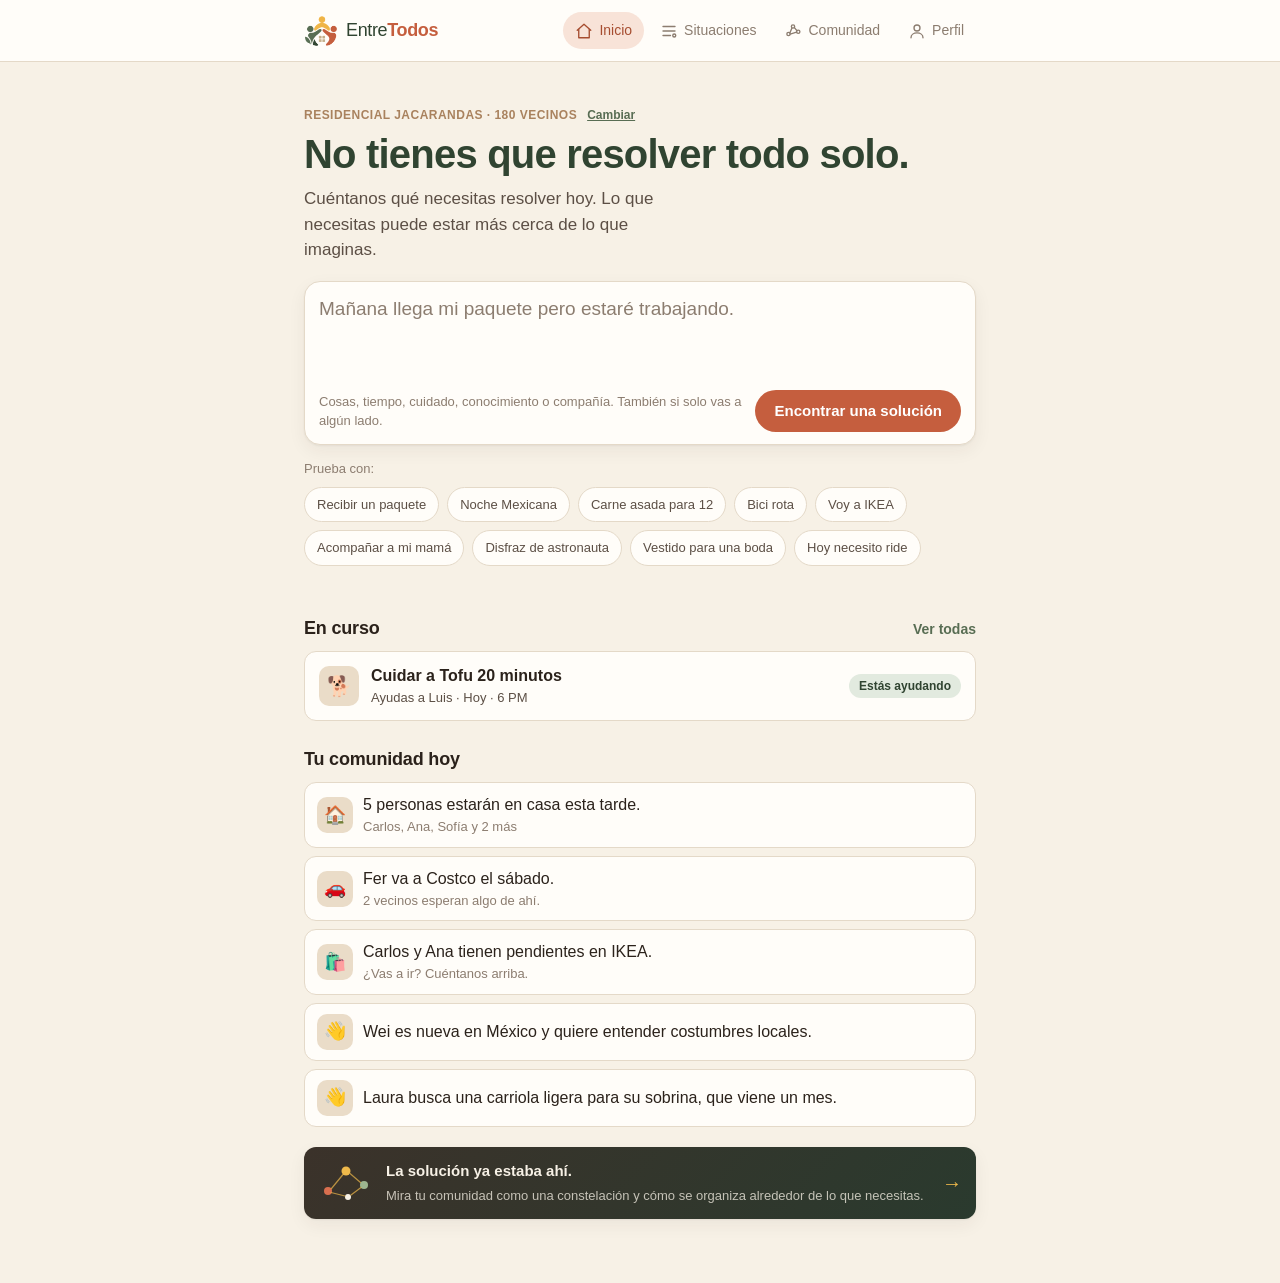
==== index.html @ 9324ea55 "Replanteamiento del MVP: Situación → Solución, Community Simulation Layer y círculos de confianza Es" ====
<!DOCTYPE html>
<html lang="es">
<head>
  <meta charset="utf-8">
  <meta name="viewport" content="width=device-width, initial-scale=1">
  <title>Entre Todos</title>
  <meta name="description" content="Dinos qué necesitas resolver. Encontramos quién o qué cerca puede ayudarte.">
  <meta name="theme-color" content="#F7F1E6">
  <link rel="icon" href="assets/entre-todos-assets/app-icon-96.webp" type="image/webp">
  <link rel="apple-touch-icon" href="assets/entre-todos-assets/app-icon-192.webp">
  <link rel="stylesheet" href="css/styles.css">
  <link rel="stylesheet" href="css/location.css">
  <link rel="stylesheet" href="css/constellation.css">
</head>
<body>
  <a class="skip-link" href="#app">Saltar al contenido</a>

  <header class="topbar">
    <div class="topbar__inner">
      <a class="brand" href="#/" aria-label="Entre Todos, inicio">
        <img class="brand__logo" src="assets/entre-todos-assets/entre-todos-symbol.webp" alt="" width="34" height="34">
        <span class="brand__name">Entre<strong>Todos</strong></span>
      </a>
      <nav class="nav" aria-label="Principal">
        <a class="nav__link" href="#/" data-nav="/">
          <svg viewBox="0 0 24 24" aria-hidden="true"><path d="M3 11 12 3l9 8"/><path d="M5 10v11h14V10"/></svg>
          <span>Inicio</span>
        </a>
        <a class="nav__link" href="#/situations" data-nav="/situations">
          <svg viewBox="0 0 24 24" aria-hidden="true"><path d="M4 6h16"/><path d="M4 12h16"/><path d="M4 18h10"/><circle cx="19" cy="18" r="2"/></svg>
          <span>Situaciones</span>
        </a>
        <a class="nav__link" href="#/constellation" data-nav="/constellation">
          <svg viewBox="0 0 24 24" aria-hidden="true"><circle cx="6" cy="16" r="2.2"/><circle cx="12" cy="6" r="2.2"/><circle cx="19" cy="13" r="2.2"/><path d="M7.8 14.6 10.6 8"/><path d="M13.9 7.4 17.2 11.6"/><path d="M8.2 16.2 16.8 13.6"/></svg>
          <span>Comunidad</span>
        </a>
        <a class="nav__link" href="#/me" data-nav="/me">
          <svg viewBox="0 0 24 24" aria-hidden="true"><circle cx="12" cy="8" r="4"/><path d="M4 21c0-4 3.6-6.5 8-6.5s8 2.5 8 6.5"/></svg>
          <span>Perfil</span>
        </a>
      </nav>
    </div>
  </header>

  <main id="app" class="app" tabindex="-1"></main>

  <dialog id="dialog" class="dialog"></dialog>
  <div id="toast" class="toast" role="status" aria-live="polite"></div>

  <script src="js/data.js"></script>
  <script src="js/communities/jacarandas.js"></script>
  <script src="js/communities/los-pinos.js"></script>
  <script src="js/communities/gracia.js"></script>
  <script src="js/location-service.js"></script>
  <script src="js/matching.js"></script>
  <script src="js/location-seed.js"></script>
  <script src="js/state.js"></script>
  <script src="js/verification.js"></script>
  <script src="js/trust.js"></script>
  <script src="js/resolver.js"></script>
  <script src="js/ui.js"></script>
  <script src="js/location-ui.js"></script>
  <script src="js/router.js"></script>
  <script src="js/views.js"></script>
  <script src="js/constellation.js"></script>
  <script src="js/simple-mode.js"></script>
  <script src="js/app.js"></script>
</body>
</html>
---- css/styles.css ----
/* ==========================================================================
   Entre Todos — estilos
   Paleta: crema, tierra, terracota, verde natural, amarillo cálido.
   Mobile-first. Contenedor central en desktop.
   ========================================================================== */

:root {
  --cream: #F7F1E6;
  --cream-2: #EADCC8;
  --paper: #FFFDF9;
  --ink: #2B221B;
  --ink-2: #5C4F45;
  --ink-3: #8C7D70;
  --line: #E4D9C8;
  --terracota: #C55E3E;
  --terracota-dark: #A64D30;
  --terracota-soft: #F8E3D8;
  --verde: #586D53;
  --verde-dark: #304431;
  --verde-soft: #E2EADF;
  --amarillo: #EFB94B;
  --amarillo-soft: #FBEFD1;
  --tierra: #A9825E;

  --radius: 12px;
  --radius-s: 8px;
  --radius-pill: 999px;
  --shadow: 0 1px 2px rgba(43, 34, 27, .05), 0 6px 18px rgba(43, 34, 27, .06);
  --font: -apple-system, BlinkMacSystemFont, "Segoe UI", Roboto, "Helvetica Neue", Arial, sans-serif;
  --nav-h: 64px;
  --ease: cubic-bezier(.2, .7, .2, 1);
}

*, *::before, *::after { box-sizing: border-box; }

html { -webkit-text-size-adjust: 100%; }

body {
  margin: 0;
  font-family: var(--font);
  font-size: 16px;
  line-height: 1.5;
  color: var(--ink);
  background: var(--cream);
  min-height: 100vh;
}

h1, h2, h3 { margin: 0; line-height: 1.2; letter-spacing: -0.01em; }
p { margin: 0; }
ul { margin: 0; padding: 0; list-style: none; }
button, input, select, textarea { font: inherit; color: inherit; }
button { cursor: pointer; }
a { color: var(--verde); }
svg { display: block; }

.sr-only {
  position: absolute; width: 1px; height: 1px; padding: 0; margin: -1px;
  overflow: hidden; clip: rect(0, 0, 0, 0); white-space: nowrap; border: 0;
}

:focus-visible {
  outline: 3px solid var(--amarillo);
  outline-offset: 2px;
  border-radius: 6px;
}

.skip-link {
  position: absolute; left: 12px; top: -60px; z-index: 100;
  padding: 8px 12px; background: var(--verde); color: #fff; border-radius: var(--radius-s);
}
.skip-link:focus { top: 12px; }

/* ---------- Topbar / nav ---------- */
.topbar {
  background: var(--paper);
  border-bottom: 1px solid var(--line);
  position: sticky; top: 0; z-index: 20;
}
.topbar__inner {
  max-width: 720px; margin: 0 auto; padding: 10px 16px;
  display: flex; align-items: center; justify-content: space-between; gap: 16px;
}
.brand { display: inline-flex; align-items: center; gap: 8px; text-decoration: none; color: var(--verde-dark); }
.brand__logo { width: 34px; height: 34px; object-fit: contain; }
.brand__name { font-size: 18px; font-weight: 500; letter-spacing: -0.02em; }
.brand__name strong { color: var(--terracota); font-weight: 700; }

.nav {
  position: fixed; left: 0; right: 0; bottom: 0; z-index: 30;
  display: grid; grid-template-columns: repeat(4, 1fr);
  height: var(--nav-h);
  background: var(--paper);
  border-top: 1px solid var(--line);
  padding-bottom: env(safe-area-inset-bottom);
}
.nav__link {
  display: flex; flex-direction: column; align-items: center; justify-content: center; gap: 3px;
  text-decoration: none; color: var(--ink-3); font-size: 11px; font-weight: 500;
  padding: 6px 2px;
}
.nav__link svg { width: 22px; height: 22px; fill: none; stroke: currentColor; stroke-width: 1.8; stroke-linecap: round; stroke-linejoin: round; }
.nav__link.is-active { color: var(--terracota); }
.nav__link:focus-visible { outline-offset: -3px; }

/* ---------- Layout ---------- */
.app {
  max-width: 720px; margin: 0 auto;
  padding: 20px 16px calc(var(--nav-h) + 32px);
}
.app:focus, h1[tabindex="-1"]:focus { outline: none; }

.page__title { font-size: 26px; font-weight: 700; margin-bottom: 4px; }
.page__sub { color: var(--ink-2); margin-bottom: 16px; }
.section__title { font-size: 18px; font-weight: 600; margin: 24px 0 12px; }
.eyebrow { font-size: 12px; font-weight: 600; letter-spacing: .04em; text-transform: uppercase; color: var(--tierra); margin-bottom: 6px; }
.muted { color: var(--ink-3); }
.small { font-size: 13px; }
.back { display: inline-block; text-decoration: none; font-size: 14px; color: var(--ink-2); margin-bottom: 12px; }
.back:hover { color: var(--terracota); }

.card {
  background: var(--paper); border: 1px solid var(--line); border-radius: var(--radius);
  padding: 16px; margin-top: 16px;
}
.card__title { font-size: 17px; font-weight: 600; margin-bottom: 10px; }

/* ---------- Botones ---------- */
.btn {
  display: inline-flex; align-items: center; justify-content: center; gap: 6px;
  padding: 11px 18px; border-radius: var(--radius-pill); border: 1px solid transparent;
  font-weight: 600; font-size: 15px; text-decoration: none; line-height: 1.2;
  transition: transform .12s var(--ease), background-color .15s, box-shadow .15s;
  white-space: nowrap;
}
.btn:active { transform: scale(.97); }
.btn--primary { background: var(--terracota); color: #fff; }
.btn--primary:hover { background: var(--terracota-dark); }
.btn--secondary { background: var(--verde-soft); color: var(--verde-dark); }
.btn--secondary:hover { background: #d3dfcf; }
.btn--ghost { background: transparent; color: var(--ink-2); border-color: var(--line); }
.btn--ghost:hover { background: var(--cream-2); }
.btn--sm { padding: 8px 14px; font-size: 14px; }
.btn-row { display: flex; flex-wrap: wrap; gap: 8px; margin-top: 12px; }
.btn-row--end { justify-content: flex-end; }

/* ---------- Chips ---------- */
.chip {
  display: inline-flex; align-items: center; gap: 4px;
  padding: 3px 10px; border-radius: var(--radius-pill); font-size: 12px; font-weight: 600;
}
.chip--wait { background: var(--amarillo-soft); color: #7A5A0E; }
.chip--ok { background: var(--verde-soft); color: var(--verde-dark); }
.chip--done { background: var(--cream-2); color: var(--ink-2); }
.check { color: var(--verde); font-weight: 700; }

.chip-btn {
  display: inline-flex; align-items: center; gap: 6px;
  padding: 7px 12px; border-radius: var(--radius-pill);
  border: 1px solid var(--line); background: var(--paper); color: var(--ink-2);
  font-size: 13px; font-weight: 500; cursor: pointer;
  transition: background-color .15s, border-color .15s, color .15s;
}
.chip-btn:hover { border-color: var(--tierra); color: var(--ink); }

/* ---------- Hero / formulario principal ---------- */
.hero { padding-top: 8px; }
.hero__title { font-size: 32px; font-weight: 700; letter-spacing: -0.02em; color: var(--verde-dark); }
.hero__sub { font-size: 17px; color: var(--ink-2); margin: 8px 0 18px; max-width: 38ch; }

.need-form {
  background: var(--paper); border: 1.5px solid var(--line); border-radius: 16px;
  padding: 14px 14px 12px; box-shadow: var(--shadow);
  transition: border-color .15s, box-shadow .15s;
}
.need-form:focus-within { border-color: var(--terracota); box-shadow: 0 0 0 4px var(--terracota-soft); }
.need-form__label { display: block; font-size: 13px; font-weight: 600; color: var(--tierra); margin-bottom: 6px; }
.need-form textarea {
  width: 100%; border: 0; background: transparent; resize: none; padding: 0;
  font-size: 19px; line-height: 1.4; min-height: 72px;
}
.need-form textarea:focus { outline: none; }
.need-form textarea::placeholder { color: var(--ink-3); }
.need-form__foot { display: flex; align-items: center; justify-content: space-between; gap: 12px; margin-top: 8px; }
.need-form__hint { font-size: 13px; color: var(--ink-3); }

.examples { margin-top: 14px; display: flex; flex-direction: column; gap: 8px; }
.examples__label { font-size: 13px; color: var(--ink-3); }
.examples__list { display: flex; flex-wrap: wrap; gap: 8px; }

/* ---------- Impacto ---------- */
.impact {
  margin-top: 28px; padding: 18px 16px; border-radius: var(--radius);
  background: var(--verde-dark); color: #fff;
}
.impact__title { font-size: 16px; font-weight: 600; margin-bottom: 12px; color: #F3EBD8; }
.impact__grid { display: grid; grid-template-columns: repeat(2, 1fr); gap: 10px 14px; }
.impact__item { display: flex; flex-direction: column; }
.impact__item strong { font-size: 24px; font-weight: 700; line-height: 1.1; color: var(--amarillo); }
.impact__item span { font-size: 13px; color: #E1E8DC; }

/* ---------- Situación ---------- */
.page__title--quote { font-size: 20px; font-weight: 600; color: var(--ink-2); font-style: italic; letter-spacing: 0; margin-bottom: 8px; }

.thinking {
  display: flex; align-items: center; gap: 12px; padding: 28px 4px; color: var(--ink-2); font-size: 16px;
}
.thinking__dots { display: inline-flex; gap: 4px; }
.thinking__dots i {
  width: 8px; height: 8px; border-radius: 50%; background: var(--terracota);
  animation: bounce 1s infinite var(--ease);
}
.thinking__dots i:nth-child(2) { animation-delay: .15s; background: var(--amarillo); }
.thinking__dots i:nth-child(3) { animation-delay: .3s; background: var(--verde); }
.thinking__text--in { animation: rise .3s var(--ease) both; }

.understood { animation: rise .35s var(--ease) both; }
.card__label { font-size: 12px; font-weight: 600; letter-spacing: .04em; text-transform: uppercase; color: var(--tierra); margin-bottom: 6px; }
.understood__text { font-size: 17px; line-height: 1.45; }

/* Necesidades detectadas */
.needs { margin-top: 20px; }
.needs__list { display: flex; flex-wrap: wrap; gap: 6px; margin-bottom: 8px; }
.need { list-style: none; }
.need__toggle {
  display: inline-flex; align-items: center; gap: 8px; text-align: left;
  padding: 6px 10px 6px 6px; border-radius: var(--radius-pill); border: 1px solid var(--line); background: var(--paper);
  font-size: 14px; transition: background-color .15s, border-color .15s;
}
.need__toggle:hover { border-color: var(--tierra); }
.need__box {
  width: 20px; height: 20px; border-radius: 50%; display: grid; place-items: center; flex-shrink: 0;
  background: var(--verde); color: #fff; font-size: 12px; font-weight: 700;
}
.need--off .need__box { background: transparent; border: 1.5px solid var(--line); }
.need__label { font-weight: 500; }
.need--off .need__label { color: var(--ink-3); text-decoration: line-through; }

/* El momento: titular de la solución */
.solution { margin-top: 24px; }
.wow {
  font-size: 24px; font-weight: 700; line-height: 1.25; letter-spacing: -0.02em; color: var(--verde-dark);
  margin-bottom: 14px; max-width: 30ch; animation: rise .4s var(--ease) both;
}
.section__sub { font-size: 14px; font-weight: 600; color: var(--ink-2); margin: 18px 0 8px; }
.solution__strategy { font-size: 14px; color: var(--ink-2); margin-bottom: 10px; }
.linkish { background: none; border: 0; padding: 0; color: var(--verde); font-weight: 600; text-decoration: underline; cursor: pointer; }

/* Estrategias alternativas */
.strategies { display: grid; gap: 10px; }
.strategy {
  background: var(--paper); border: 1px solid var(--line); border-radius: var(--radius); padding: 14px 16px;
  display: grid; gap: 6px;
}
.strategy__title { font-size: 17px; font-weight: 600; }
.strategy__sub { color: var(--ink-2); font-size: 14px; }
.strategy__who { display: flex; align-items: center; gap: 6px; font-size: 14px; color: var(--ink-2); }
.strategy__who .avatar--xs { margin-right: -8px; box-shadow: 0 0 0 2px var(--paper); }
.strategy__who .avatar--xs:last-of-type { margin-right: 4px; }
.strategy .btn { justify-self: start; margin-top: 4px; }

/* Pasos de la solución: persona + necesidad + por qué */
.steps { display: grid; gap: 10px; }
.step {
  display: grid; grid-template-columns: 48px 1fr; gap: 12px; align-items: start;
  background: var(--paper); border: 1px solid var(--line); border-radius: var(--radius); padding: 14px;
}
.step__need { font-size: 12px; font-weight: 600; letter-spacing: .03em; text-transform: uppercase; color: var(--tierra); }
.step__name { font-size: 17px; font-weight: 600; margin-top: 2px; }
.step__meta { font-size: 13px; font-weight: 400; color: var(--ink-3); }
.step__because { margin-top: 4px; color: var(--ink-2); }
.trust-line { margin-top: 6px; font-size: 13px; color: var(--verde-dark); }
.step__alt { margin-top: 4px; font-size: 13px; color: var(--ink-3); }
.step__cta { margin-top: 10px; }
.gaps { display: grid; gap: 6px; }
.gap { display: flex; gap: 8px; align-items: center; padding: 8px 12px; border: 1px dashed var(--line); border-radius: var(--radius-s); color: var(--ink-2); font-size: 14px; }
.solution__cta { margin-top: 18px; display: grid; gap: 8px; justify-items: start; }

/* Progreso de las conexiones */
.progress { margin-top: 20px; }
.conns { display: grid; gap: 8px; margin-bottom: 14px; }
.conn {
  display: grid; grid-template-columns: 40px 1fr auto auto; gap: 10px; align-items: center;
  background: var(--paper); border: 1px solid var(--line); border-radius: var(--radius); padding: 10px 14px;
}
.conn__name { font-weight: 600; }
.conn__what { font-size: 13px; color: var(--ink-2); }
.learned { display: grid; gap: 6px; font-size: 14px; color: var(--ink-2); }
.learned li { display: flex; gap: 8px; align-items: flex-start; }

/* Oportunidad */
.opportunity .wow { color: #7A5A0E; }
.card.opportunity { border-color: #E8C979; background: #FFF8E6; }
.card.opportunity .wow { margin-bottom: 8px; }
.card.opportunity .btn { margin-top: 12px; }

.avatar {
  display: inline-grid; place-items: center; border-radius: 50%; font-weight: 700; color: #fff; flex-shrink: 0;
  width: 40px; height: 40px; font-size: 15px;
}
.avatar--xs { width: 20px; height: 20px; font-size: 10px; vertical-align: -5px; }
.avatar--sm { width: 28px; height: 28px; font-size: 12px; vertical-align: middle; }
.avatar--lg { width: 48px; height: 48px; font-size: 18px; }
.avatar--xl { width: 76px; height: 76px; font-size: 30px; }
.tone-1 { background: var(--terracota); }
.tone-2 { background: var(--verde-dark); }
.tone-3 { background: #C98A2E; }
.tone-4 { background: var(--tierra); }
.tone-5 { background: #6F7F6C; }

/* Estado de la solicitud */
.status {
  display: grid; grid-template-columns: 48px 1fr; gap: 12px; align-items: start;
  margin-top: 16px; padding: 16px; border-radius: var(--radius);
  background: var(--paper); border: 1px solid var(--line);
  animation: rise .35s var(--ease) both;
}
.status__title { font-size: 19px; font-weight: 700; }
.status__text { margin-top: 4px; color: var(--ink-2); }
.status__message {
  margin: 10px 0 0; padding: 10px 12px; border-left: 3px solid var(--amarillo);
  background: var(--amarillo-soft); border-radius: 0 var(--radius-s) var(--radius-s) 0; font-size: 14px;
}
.status__when { margin-top: 4px; font-size: 14px; font-weight: 600; color: var(--verde-dark); }
.status .btn { margin-top: 12px; }
.status--done { border-color: var(--verde-soft); grid-template-columns: 64px 1fr; }

.pulse {
  display: inline-block; width: 9px; height: 9px; border-radius: 50%; background: var(--amarillo);
  animation: pulse 1.4s infinite ease-in-out;
}
.waiting { font-size: 13px; color: var(--ink-2); display: inline-flex; align-items: center; gap: 6px; }

.success { width: 64px; height: 64px; }
.success__circle { fill: var(--verde-soft); stroke: var(--verde); stroke-width: 2.5; }
.success__check {
  fill: none; stroke: var(--verde); stroke-width: 4; stroke-linecap: round; stroke-linejoin: round;
  stroke-dasharray: 40; stroke-dashoffset: 40; animation: draw .5s .15s var(--ease) forwards;
}

/* ---------- Empty state ---------- */
.empty { text-align: center; padding: 32px 16px; margin-top: 16px; background: var(--paper); border: 1px dashed var(--line); border-radius: var(--radius); }
.empty__art { width: 96px; height: 64px; margin: 0 auto 12px; }
.empty__title { font-size: 18px; font-weight: 600; }
.empty__text { color: var(--ink-2); margin: 6px auto 14px; max-width: 36ch; }
.empty__ok { color: var(--verde-dark); font-weight: 500; }

/* ---------- Inicio: tu comunidad hoy ---------- */
.today { margin-top: 28px; }
.today__head { display: flex; align-items: baseline; justify-content: space-between; gap: 12px; }
.today__link { font-size: 14px; font-weight: 600; text-decoration: none; }
.signals { display: grid; gap: 8px; }
.signal__btn {
  display: grid; grid-template-columns: 36px 1fr; gap: 10px; align-items: center; width: 100%; text-align: left;
  padding: 10px 12px; border-radius: var(--radius); border: 1px solid var(--line); background: var(--paper);
  transition: border-color .15s;
}
button.signal__btn:hover { border-color: var(--tierra); }
.signal__btn--static { cursor: default; }
.signal__icon { width: 36px; height: 36px; display: grid; place-items: center; font-size: 18px; background: var(--cream-2); border-radius: 10px; }
.signal__body { display: grid; }
.signal__text { font-weight: 500; }
.signal__sub { font-size: 13px; color: var(--ink-3); }
.need-form textarea.is-swapping::placeholder { animation: rise .35s var(--ease) both; }

/* ---------- Comunidades (Community Simulation Layer) ---------- */
.community-switch {
  display: inline-flex; align-items: center; gap: 10px; background: none; border: 0; padding: 0; margin-bottom: 6px; text-align: left;
}
.community-switch .eyebrow { margin: 0; }
.community-switch__cta { font-size: 12px; font-weight: 600; color: var(--verde); text-decoration: underline; }
.community-switch:hover .community-switch__cta { color: var(--terracota); }
.communities { display: grid; gap: 10px; margin-top: 14px; max-height: 60vh; overflow-y: auto; }
.community {
  display: grid; grid-template-columns: 1fr auto; gap: 12px; align-items: start;
  padding: 12px 14px; border: 1px solid var(--line); border-radius: var(--radius); background: var(--cream);
}
.community--current { border-color: var(--verde); background: #F4F8F2; }
.community__name { font-size: 16px; font-weight: 600; }
.community__city { font-weight: 400; color: var(--ink-3); font-size: 13px; }
.community__tagline { font-size: 13px; color: var(--ink-2); margin: 2px 0 8px; }
.focus { display: flex; flex-wrap: wrap; gap: 6px; }
.focus__item { font-size: 12px; font-weight: 600; padding: 3px 9px; border-radius: var(--radius-pill); background: var(--amarillo-soft); color: #7A5A0E; }
.card .focus { margin: 10px 0 14px; }

/* ---------- Mis situaciones ---------- */
.sits { display: grid; gap: 8px; }
.sit__link {
  display: grid; grid-template-columns: 40px 1fr auto; gap: 12px; align-items: center; text-decoration: none; color: var(--ink);
  background: var(--paper); border: 1px solid var(--line); border-radius: var(--radius); padding: 12px 14px;
  transition: border-color .15s;
}
.sit__link:hover { border-color: var(--tierra); }
.sit__icon { width: 40px; height: 40px; display: grid; place-items: center; font-size: 20px; background: var(--cream-2); border-radius: 10px; }
.sit__body { display: grid; }
.sit__title { font-weight: 600; }
.sit__meta { font-size: 13px; color: var(--ink-2); }

/* ---------- Autorización: un mensaje por persona ---------- */
.asks { display: grid; gap: 12px; margin-top: 12px; max-height: 50vh; overflow-y: auto; padding-right: 2px; }
.ask { display: grid; gap: 6px; }
.ask__head { display: flex; align-items: center; gap: 8px; cursor: pointer; }
.ask__head input { width: 18px; height: 18px; accent-color: var(--verde); }
.ask__who { font-size: 14px; }
.dialog textarea {
  width: 100%; padding: 10px 12px; border: 1.5px solid var(--line); border-radius: var(--radius-s);
  background: var(--paper); font-size: 15px; resize: vertical;
}
.dialog textarea:focus { outline: none; border-color: var(--terracota); box-shadow: 0 0 0 4px var(--terracota-soft); }

/* ---------- Perfil ---------- */
.profile { display: flex; flex-direction: column; align-items: center; text-align: center; padding: 8px 0 4px; }
.profile .avatar { margin-bottom: 12px; }
.stats { display: grid; grid-template-columns: repeat(3, 1fr); gap: 8px; margin-top: 16px; }
.stats li { background: var(--paper); border: 1px solid var(--line); border-radius: var(--radius); padding: 14px 8px; text-align: center; display: flex; flex-direction: column; }
.stats strong { font-size: 24px; color: var(--terracota-dark); }
.stats span { font-size: 12px; color: var(--ink-2); }
.knowns { display: grid; gap: 8px; margin-top: 12px; }
.known { display: grid; gap: 2px; padding: 8px 12px; border-left: 3px solid var(--verde-soft); }
.known__label { font-weight: 500; }
.known__evidence { font-size: 13px; color: var(--ink-3); }
.trust { display: grid; gap: 8px; }
.trust li { display: flex; gap: 8px; align-items: center; }
.profile__foot { text-align: center; margin-top: 28px; }

/* ---------- Diálogo ---------- */
.dialog {
  border: 0; border-radius: 16px 16px 0 0; padding: 0; width: 100%; max-width: 100%;
  margin: auto 0 0; background: var(--paper); color: var(--ink); box-shadow: 0 -10px 40px rgba(43, 34, 27, .18);
}
.dialog::backdrop { background: rgba(43, 34, 27, .45); }
.dialog[open] { animation: sheet .3s var(--ease); }
.dialog__form { padding: 20px 16px calc(16px + env(safe-area-inset-bottom)); }
.dialog__title { font-size: 20px; font-weight: 700; }
.dialog__meta { display: flex; align-items: center; gap: 8px; color: var(--ink-2); font-size: 14px; margin-top: 6px; }

/* ---------- Toast ---------- */
.toast {
  position: fixed; left: 50%; bottom: calc(var(--nav-h) + 16px); transform: translate(-50%, 20px);
  background: var(--ink); color: #fff; padding: 10px 16px; border-radius: var(--radius-pill);
  font-size: 14px; font-weight: 500; opacity: 0; pointer-events: none; z-index: 40; max-width: calc(100% - 32px);
  transition: opacity .25s, transform .25s var(--ease);
}
.toast.is-visible { opacity: 1; transform: translate(-50%, 0); }

/* ---------- Animaciones ---------- */
.reveal { animation: rise .4s var(--ease) both; animation-delay: calc(var(--i, 0) * 90ms); }
.shake { animation: shake .35s; }

@keyframes rise { from { opacity: 0; transform: translateY(8px); } to { opacity: 1; transform: none; } }
@keyframes bounce { 0%, 80%, 100% { transform: translateY(0); } 40% { transform: translateY(-5px); } }
@keyframes pulse { 0%, 100% { opacity: .35; transform: scale(.85); } 50% { opacity: 1; transform: scale(1); } }
@keyframes draw { to { stroke-dashoffset: 0; } }
@keyframes sheet { from { transform: translateY(24px); opacity: 0; } to { transform: none; opacity: 1; } }
@keyframes shake { 0%, 100% { transform: none; } 25% { transform: translateX(-4px); } 75% { transform: translateX(4px); } }

@media (prefers-reduced-motion: reduce) {
  *, *::before, *::after { animation-duration: .01ms !important; animation-iteration-count: 1 !important; transition-duration: .01ms !important; }
  .reveal, .understood, .wow, .status { animation: none; opacity: 1; }
  .success__check { stroke-dashoffset: 0; }
}

/* ---------- Responsive ---------- */
@media (min-width: 480px) {
  .impact__grid { grid-template-columns: repeat(3, 1fr); }
}

@media (min-width: 768px) {
  :root { --nav-h: 0px; }
  .topbar__inner { padding: 12px 24px; }
  .nav {
    position: static; display: flex; gap: 4px; height: auto; border: 0; background: transparent; padding: 0;
  }
  .nav__link { flex-direction: row; gap: 6px; font-size: 14px; padding: 8px 12px; border-radius: var(--radius-pill); }
  .nav__link svg { width: 18px; height: 18px; }
  .nav__link.is-active { background: var(--terracota-soft); color: var(--terracota-dark); }
  .nav__link:hover { color: var(--terracota-dark); }
  .app { padding: 32px 24px 64px; }
  .hero__title { font-size: 40px; }
  .wow { font-size: 28px; }
  .strategies { grid-template-columns: repeat(3, 1fr); }
  .dialog { max-width: 520px; margin: auto; border-radius: 16px; }
  .dialog__form { padding: 24px; }
  .toast { bottom: 24px; }
}

/* ==========================================================================
   Cuenta, modo y entrada (modo live)
   ========================================================================== */
.login { max-width: 480px; margin: 0 auto; padding-top: 12px; }
.login__form { margin-top: 20px; }
.login__form input, .account__form input {
  width: 100%; padding: 12px 14px; border: 1px solid var(--line); border-radius: 12px;
  font: inherit; background: #fff; color: var(--ink);
}
.login__form input:focus-visible, .account__form input:focus-visible { outline: 2px solid var(--verde); outline-offset: 1px; }
.login__form .btn { margin-top: 14px; width: 100%; }
.login__demo { margin-top: 20px; text-align: center; }
.link-btn { background: none; border: 0; padding: 0; font: inherit; color: var(--verde-dark); text-decoration: underline; cursor: pointer; }
.account { margin-top: 20px; }
.account__mode { margin-top: 14px; font-size: 14px; color: var(--ink-2); }
.btn-row--tight { margin-top: 0; }
.connection__message { margin: 6px 0; padding: 8px 10px; font-size: 13px; color: var(--ink-2); background: var(--cream-2); border-radius: 8px; }
body.is-locked .nav { display: none; }

/* ---------- Confianza progresiva · círculos · versión sencilla ---------- */
.trust-line--rel { color: var(--terracota-dark); font-weight: 600; margin-top: 6px; }
.trust-line--rel + .trust-line { margin-top: 2px; }
.trust-line__heart { color: var(--amarillo); font-weight: 700; }

.scope { margin-top: 14px; padding: 12px; border: 1px solid var(--line); border-radius: var(--radius-s); background: var(--cream); }
.scope__legend { font-size: 13px; font-weight: 600; color: var(--tierra); padding: 0 4px; }
.scope__opts { display: flex; flex-wrap: wrap; gap: 6px; margin-top: 4px; }
.scope__opt { display: inline-flex; align-items: center; gap: 6px; padding: 6px 10px; border: 1px solid var(--line); border-radius: var(--radius-pill); background: var(--paper); font-size: 13px; cursor: pointer; }
.scope__opt:has(input:checked) { border-color: var(--terracota); background: var(--terracota-soft); color: var(--terracota-dark); font-weight: 600; }
.scope__opt input { margin: 0; accent-color: var(--terracota); }

.net__suggest { margin: 10px 0 14px; padding: 12px 14px; border-radius: var(--radius); background: var(--amarillo-soft); border: 1px solid #E8C979; }
.net__suggest p { font-weight: 600; color: #7A5A0E; }
.btn-row--tight { margin-top: 8px; }
.net__list { display: grid; gap: 8px; }
.net__row { display: flex; align-items: center; gap: 10px; padding: 8px 10px; border-radius: var(--radius-s); background: var(--cream); }
.net__row--frequent, .net__row--circle { background: var(--verde-soft); }
.net__body { display: grid; }
.net__sig { font-size: 13px; color: var(--ink-2); }
.net__people { display: flex; flex-wrap: wrap; gap: 6px 10px; margin-top: 6px; }
.net__person { display: inline-flex; align-items: center; gap: 4px; font-size: 13px; color: var(--ink-2); }
.net__more { font-size: 13px; color: var(--ink-3); align-self: center; }
.circles { display: grid; gap: 8px; }
.circle { padding: 10px 12px; border: 1px solid var(--line); border-radius: var(--radius-s); background: var(--paper); }
.circle--emergent { border-style: dashed; background: var(--cream); }
.circle--sensitive { border-color: #E8C979; }
.circle__name { font-weight: 600; font-size: 14px; display: flex; align-items: center; gap: 8px; }
.circle__meta { display: block; margin-top: 4px; font-size: 13px; color: var(--ink-3); }
.net .btn { margin-top: 12px; }

.simple__title { font-size: 34px; font-weight: 700; color: var(--verde-dark); letter-spacing: -0.02em; }
.simple__sub { font-size: 19px; color: var(--ink-2); margin: 8px 0 20px; }
.simple__grid { display: grid; gap: 12px; }
.simple__btn { width: 100%; display: grid; grid-template-columns: 56px 1fr; grid-template-rows: auto auto; column-gap: 14px; align-items: center; text-align: left;
  padding: 18px 18px; border: 2px solid var(--line); border-radius: 18px; background: var(--paper); box-shadow: var(--shadow); min-height: 96px; transition: border-color .15s, transform .12s var(--ease); }
.simple__btn:hover, .simple__btn:focus-visible { border-color: var(--terracota); }
.simple__btn:active { transform: scale(.985); }
.simple__icon { grid-row: span 2; font-size: 40px; text-align: center; }
.simple__label { font-size: 22px; font-weight: 700; line-height: 1.15; }
.simple__hint { font-size: 16px; color: var(--ink-2); margin-top: 4px; }
.simple__form { margin-top: 18px; padding: 16px; border-radius: 18px; background: var(--paper); border: 2px solid var(--line); }
.simple__form-label { display: block; font-size: 18px; font-weight: 600; margin-bottom: 8px; }
.simple__form textarea { width: 100%; font-size: 20px; line-height: 1.4; padding: 12px; border: 2px solid var(--line); border-radius: 12px; background: var(--cream); resize: none; }
.simple__form textarea:focus { outline: none; border-color: var(--terracota); box-shadow: 0 0 0 4px var(--terracota-soft); }
.simple__form .btn { font-size: 18px; padding: 14px 20px; }
.simple__voice.is-on { background: var(--terracota-soft); color: var(--terracota-dark); }
.simple__status { margin-top: 8px; font-size: 16px; }
.simple__foot { margin-top: 18px; font-size: 16px; }
@media (min-width: 640px) { .simple__grid { grid-template-columns: 1fr 1fr; } }
---- css/location.css ----
/* ==========================================================================
   location.css — Banner de ubicación progresiva (LocationUI).
   Se enlaza desde index.html o lo inyecta LocationUI si falta.
   ========================================================================== */

.locbar {
  display: grid;
  grid-template-columns: auto 1fr;
  gap: 6px 10px;
  align-items: start;
  margin: 12px 0 16px;
  padding: 12px 14px;
  background: var(--paper, #FFFDF9);
  border: 1px solid var(--line, #E4D9C8);
  border-radius: var(--radius, 12px);
}
.locbar--on { border-color: var(--verde-soft, #E2EADF); background: var(--verde-soft, #E2EADF); }
.locbar--off { background: var(--amarillo-soft, #FBEFD1); border-color: var(--amarillo-soft, #FBEFD1); }
.locbar--compact { margin: 8px 0 12px; padding: 10px 12px; }

.locbar__pin {
  width: 20px; height: 20px; margin-top: 2px;
  fill: none; stroke: var(--verde, #586D53); stroke-width: 1.8; stroke-linecap: round; stroke-linejoin: round;
}
.locbar--off .locbar__pin { stroke: #7A5A0E; }

.locbar__text { font-size: 14px; color: var(--ink, #2B221B); }
.locbar__privacy { display: block; margin-top: 2px; font-size: 12px; color: var(--ink-3, #8C7D70); }

.locbar__controls {
  grid-column: 2;
  display: flex; flex-wrap: wrap; align-items: center; gap: 8px 12px;
  margin-top: 2px;
}
.locbar__zone select {
  padding: 7px 10px;
  font-size: 14px;
  color: var(--ink, #2B221B);
  background: var(--paper, #FFFDF9);
  border: 1px solid var(--line, #E4D9C8);
  border-radius: var(--radius-s, 8px);
}
.locbar__zone select:focus-visible { outline: 2px solid var(--verde, #586D53); outline-offset: 2px; }
.locbar__link { font-size: 14px; }

.locnote { margin: -6px 0 14px; }
.locnote .link-btn { font-size: 13px; }

@media (max-width: 420px) {
  .locbar__controls { gap: 8px; }
  .locbar__controls .btn { flex: 1 1 auto; }
}
---- css/constellation.css ----
/* ==========================================================================
   constellation.css — Community Constellation
   Un atardecer cálido dentro de la app crema. Misma paleta; nada de neón.
   ========================================================================== */

.constellation { --dusk: #3B322A; --dusk-2: #2A3A2E; }

.constellation__form {
  display: grid; grid-template-columns: 1fr auto; gap: 8px; align-items: end;
  background: var(--paper); border: 1.5px solid var(--line); border-radius: 16px;
  padding: 12px 12px 10px; box-shadow: var(--shadow);
  transition: border-color .15s, box-shadow .15s;
}
.constellation__form:focus-within { border-color: var(--terracota); box-shadow: 0 0 0 4px var(--terracota-soft); }
.constellation__form textarea {
  width: 100%; border: 0; background: transparent; resize: none; padding: 0;
  font-size: 17px; line-height: 1.4; min-height: 48px;
}
.constellation__form textarea:focus { outline: none; }
.constellation__form textarea::placeholder { color: var(--ink-3); }

.examples--dark { margin-bottom: 14px; }

/* ---------- Escenario ---------- */
.constellation__stage {
  position: relative; height: 62vh; min-height: 420px; max-height: 640px;
  border-radius: 18px; overflow: hidden;
  background: linear-gradient(160deg, var(--dusk), var(--dusk-2));
  box-shadow: 0 12px 40px rgba(43, 34, 27, .18), inset 0 0 0 1px rgba(247, 241, 230, .06);
  touch-action: pan-y;
}
.constellation__canvas { display: block; width: 100%; height: 100%; }

.constellation__caption {
  position: absolute; left: 0; right: 0; bottom: 0; padding: 40px 18px 16px;
  background: linear-gradient(to top, rgba(31, 27, 22, .78), rgba(31, 27, 22, 0));
  color: var(--cream); pointer-events: none;
}
.constellation__caption.is-in .constellation__title { animation: rise .45s var(--ease) both; }
.constellation__caption.is-in .constellation__sub { animation: rise .45s .08s var(--ease) both; }
.constellation__title { font-size: 19px; font-weight: 700; line-height: 1.25; letter-spacing: -0.01em; max-width: 30ch; }
.constellation__sub { margin-top: 4px; font-size: 13.5px; color: rgba(247, 241, 230, .8); max-width: 48ch; }
.constellation__caption.is-closing .constellation__title { font-size: 22px; color: var(--amarillo-soft); }

.constellation__tip {
  position: absolute; left: 0; top: 0; z-index: 2; pointer-events: none;
  display: grid; gap: 2px; max-width: 230px; padding: 8px 11px; border-radius: 10px;
  background: rgba(255, 253, 249, .96); color: var(--ink); box-shadow: var(--shadow);
  font-size: 13px; line-height: 1.3;
}
.constellation__tip[hidden] { display: none; }
.constellation__tip strong { font-weight: 700; }
.constellation__tip span { color: var(--ink-2); font-size: 12px; }
.constellation__tip em { font-style: normal; color: var(--verde-dark); font-size: 12px; }

.constellation__tools { position: absolute; top: 10px; right: 10px; display: flex; gap: 6px; }
.constellation__tool {
  width: 38px; height: 38px; border-radius: 50%; border: 1px solid rgba(247, 241, 230, .18);
  background: rgba(31, 27, 22, .45); color: var(--cream); font-size: 17px; display: grid; place-items: center;
  backdrop-filter: blur(6px); -webkit-backdrop-filter: blur(6px);
  transition: background-color .15s, transform .12s var(--ease);
}
.constellation__tool:hover { background: rgba(31, 27, 22, .7); }
.constellation__tool:active { transform: scale(.94); }
.constellation__tool[aria-pressed="true"] { border-color: var(--amarillo); }

/* ---------- Debajo del escenario ---------- */
.constellation__actions { margin-top: 14px; }
.constellation__actions:empty { display: none; }

.constellation__list { display: grid; gap: 8px; margin-top: 16px; }
.constellation__list li {
  display: grid; grid-template-columns: 14px 1fr; gap: 10px; align-items: start;
  padding: 10px 12px; background: var(--paper); border: 1px solid var(--line); border-radius: var(--radius);
  font-size: 14px; animation: rise .4s var(--ease) both;
}
.constellation__list li.is-gap { border-style: dashed; color: var(--ink-2); }
.constellation__dot { width: 12px; height: 12px; margin-top: 4px; border-radius: 50%; background: var(--c, var(--amarillo)); box-shadow: 0 0 0 3px var(--amarillo-soft); }
.constellation__dot--gap { background: transparent; border: 1.5px dashed var(--ink-3); box-shadow: none; }
.constellation__because { display: block; margin-top: 2px; font-size: 13px; color: var(--ink-3); }
.constellation__foot { margin-top: 16px; }

/* ---------- Enlace desde la situación / teaser en Inicio ---------- */
.constellation-link {
  display: inline-flex; align-items: center; gap: 6px; margin: -6px 0 12px;
  font-size: 14px; font-weight: 600; color: var(--verde-dark); text-decoration: none;
}
.constellation-link:hover { color: var(--terracota); }
.constellation-link::before { content: ''; width: 8px; height: 8px; border-radius: 50%; background: var(--amarillo); box-shadow: 0 0 0 3px var(--amarillo-soft); }

.constellation-teaser {
  display: grid; grid-template-columns: 56px 1fr auto; gap: 12px; align-items: center;
  margin-top: 20px; padding: 12px 14px; border-radius: var(--radius); text-decoration: none; color: var(--cream);
  background: linear-gradient(135deg, #3B322A, #2A3A2E); box-shadow: var(--shadow);
  transition: transform .15s var(--ease), box-shadow .15s;
}
.constellation-teaser:hover { transform: translateY(-1px); box-shadow: 0 10px 28px rgba(43, 34, 27, .18); }
.constellation-teaser__art { width: 56px; height: 44px; }
.constellation-teaser__title { font-weight: 700; font-size: 15px; }
.constellation-teaser__sub { font-size: 13px; color: rgba(247, 241, 230, .75); }
.constellation-teaser__go { font-size: 20px; color: var(--amarillo); }

/* ---------- Cámara ---------- */
.camera__status { padding: 18px 0; color: var(--ink-2); }
.camera__view {
  position: relative; margin-top: 12px; border-radius: 12px; overflow: hidden; background: #1F1B16;
  aspect-ratio: 4 / 3; display: grid; place-items: center;
}
.camera__view--pick { cursor: crosshair; }
.camera__video, .camera__photo { width: 100%; height: 100%; object-fit: cover; display: block; }
.camera__ring {
  position: absolute; width: 84px; height: 84px; border-radius: 50%; transform: translate(-50%, -50%);
  border: 3px solid var(--amarillo); box-shadow: 0 0 0 999px rgba(31, 27, 22, .45); pointer-events: none;
  animation: ringIn .3s var(--ease) both;
}
.camera__hint {
  position: absolute; left: 0; right: 0; bottom: 10px; text-align: center; color: var(--cream); font-size: 13px; font-weight: 600;
  text-shadow: 0 1px 2px rgba(0, 0, 0, .6); pointer-events: none;
}
.camera__label { display: block; margin-top: 12px; font-size: 13px; font-weight: 600; color: var(--tierra); }
.camera__name {
  width: 100%; margin-top: 6px; padding: 10px 12px; border: 1.5px solid var(--line); border-radius: var(--radius-s);
  background: var(--paper); font-size: 15px;
}
.camera__name:focus { outline: none; border-color: var(--terracota); box-shadow: 0 0 0 4px var(--terracota-soft); }
.camera__file { margin-top: 12px; cursor: pointer; }
.btn:disabled { opacity: .5; cursor: not-allowed; }

@keyframes ringIn { from { transform: translate(-50%, -50%) scale(1.4); opacity: 0; } to { transform: translate(-50%, -50%) scale(1); opacity: 1; } }

@media (prefers-reduced-motion: reduce) {
  .constellation__caption .constellation__title, .constellation__caption .constellation__sub, .constellation__list li, .camera__ring { animation: none; }
}

@media (min-width: 768px) {
  .constellation__stage { height: 560px; }
  .constellation__title { font-size: 22px; }
  .constellation__caption.is-closing .constellation__title { font-size: 26px; }
  .constellation__caption { padding: 48px 24px 20px; }
}

/* Tooltip con señales de confianza (js/trust.js) */
.constellation__tip-verified { color: var(--verde) !important; font-size: 11.5px !important; }
.constellation__tip-caps { color: var(--ink-3) !important; }
.constellation__body { min-width: 0; }
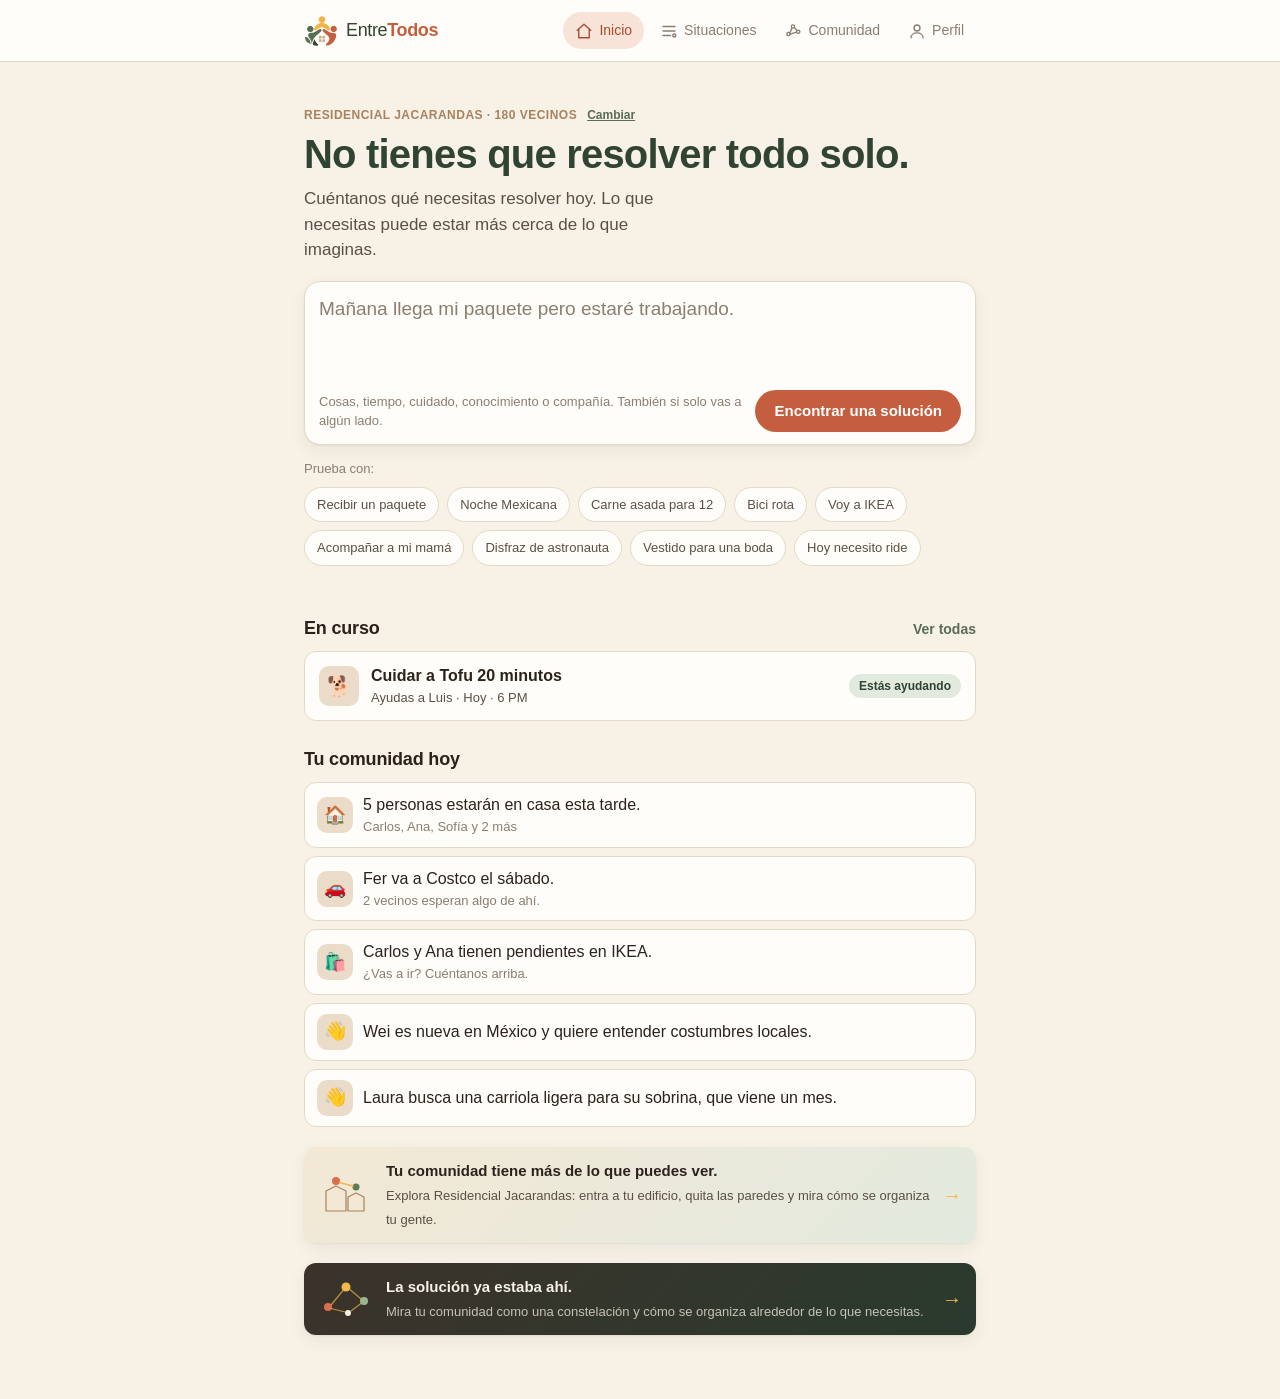
==== commit 81ee9022: "Mundo 3D espacial: la comunidad como un espacio que se explora Nueva capa (js/world/) que reemplaza " ====
--- a/index.html
+++ b/index.html
@@ -11,6 +11,10 @@
   <link rel="stylesheet" href="css/styles.css">
   <link rel="stylesheet" href="css/location.css">
   <link rel="stylesheet" href="css/constellation.css">
+  <link rel="stylesheet" href="css/visual-confirm.css">
+  <link rel="stylesheet" href="css/map.css">
+  <link rel="stylesheet" href="css/twin.css">
+  <link rel="stylesheet" href="css/world.css">
 </head>
 <body>
   <a class="skip-link" href="#app">Saltar al contenido</a>
@@ -57,13 +61,20 @@
   <script src="js/state.js"></script>
   <script src="js/verification.js"></script>
   <script src="js/trust.js"></script>
+  <script src="js/places.js"></script>
   <script src="js/resolver.js"></script>
   <script src="js/ui.js"></script>
   <script src="js/location-ui.js"></script>
+  <script src="js/visual-confirm.js"></script>
   <script src="js/router.js"></script>
   <script src="js/views.js"></script>
   <script src="js/constellation.js"></script>
+  <script src="js/map.js"></script>
+  <script src="js/twin.js"></script>
   <script src="js/simple-mode.js"></script>
+  <script src="js/world/world-data.js"></script>
+  <script src="js/world/world-scene.js"></script>
+  <script src="js/world/world.js"></script>
   <script src="js/app.js"></script>
 </body>
 </html>
--- a/css/styles.css
+++ b/css/styles.css
@@ -277,6 +277,7 @@
 
 /* Progreso de las conexiones */
 .progress { margin-top: 20px; }
+.progress__hint { margin: -6px 0 12px; }
 .conns { display: grid; gap: 8px; margin-bottom: 14px; }
 .conn {
   display: grid; grid-template-columns: 40px 1fr auto auto; gap: 10px; align-items: center;
--- a/css/constellation.css
+++ b/css/constellation.css
@@ -100,36 +100,10 @@
 .constellation-teaser__sub { font-size: 13px; color: rgba(247, 241, 230, .75); }
 .constellation-teaser__go { font-size: 20px; color: var(--amarillo); }
 
-/* ---------- Cámara ---------- */
-.camera__status { padding: 18px 0; color: var(--ink-2); }
-.camera__view {
-  position: relative; margin-top: 12px; border-radius: 12px; overflow: hidden; background: #1F1B16;
-  aspect-ratio: 4 / 3; display: grid; place-items: center;
-}
-.camera__view--pick { cursor: crosshair; }
-.camera__video, .camera__photo { width: 100%; height: 100%; object-fit: cover; display: block; }
-.camera__ring {
-  position: absolute; width: 84px; height: 84px; border-radius: 50%; transform: translate(-50%, -50%);
-  border: 3px solid var(--amarillo); box-shadow: 0 0 0 999px rgba(31, 27, 22, .45); pointer-events: none;
-  animation: ringIn .3s var(--ease) both;
-}
-.camera__hint {
-  position: absolute; left: 0; right: 0; bottom: 10px; text-align: center; color: var(--cream); font-size: 13px; font-weight: 600;
-  text-shadow: 0 1px 2px rgba(0, 0, 0, .6); pointer-events: none;
-}
-.camera__label { display: block; margin-top: 12px; font-size: 13px; font-weight: 600; color: var(--tierra); }
-.camera__name {
-  width: 100%; margin-top: 6px; padding: 10px 12px; border: 1.5px solid var(--line); border-radius: var(--radius-s);
-  background: var(--paper); font-size: 15px;
-}
-.camera__name:focus { outline: none; border-color: var(--terracota); box-shadow: 0 0 0 4px var(--terracota-soft); }
-.camera__file { margin-top: 12px; cursor: pointer; }
 .btn:disabled { opacity: .5; cursor: not-allowed; }
 
-@keyframes ringIn { from { transform: translate(-50%, -50%) scale(1.4); opacity: 0; } to { transform: translate(-50%, -50%) scale(1); opacity: 1; } }
-
 @media (prefers-reduced-motion: reduce) {
-  .constellation__caption .constellation__title, .constellation__caption .constellation__sub, .constellation__list li, .camera__ring { animation: none; }
+  .constellation__caption .constellation__title, .constellation__caption .constellation__sub, .constellation__list li { animation: none; }
 }
 
 @media (min-width: 768px) {
--- a/css/visual-confirm.css
+++ b/css/visual-confirm.css
@@ -0,0 +1,77 @@
+/* ==========================================================================
+   visual-confirm.css — Visual Confirm: foto para confirmar antes de coordinar
+   ========================================================================== */
+
+/* ---------- Diálogo: origen, cámara, preview ---------- */
+.vc-to { display: flex; align-items: center; gap: 8px; margin-top: 10px; font-size: 14px; color: var(--ink-2); }
+.vc-sources { display: grid; grid-template-columns: 1fr 1fr; gap: 10px; margin-top: 14px; }
+.vc-source {
+  display: grid; justify-items: center; text-align: center; gap: 4px; padding: 18px 10px 14px;
+  border: 1.5px solid var(--line); border-radius: var(--radius); background: var(--cream); color: var(--ink);
+  font: inherit; cursor: pointer; transition: transform .12s var(--ease), border-color .15s, background-color .15s;
+}
+.vc-source:hover, .vc-source:focus-within { border-color: var(--terracota); background: var(--terracota-soft); }
+.vc-source:active { transform: scale(.98); }
+.vc-source__icon { font-size: 34px; line-height: 1; }
+.vc-source__label { font-weight: 600; font-size: 15px; }
+.vc-source__sub { font-size: 12px; color: var(--ink-3); }
+.vc-status { padding: 16px 0 4px; color: var(--ink-2); }
+.vc-view {
+  position: relative; margin-top: 12px; border-radius: 12px; overflow: hidden; background: #1F1B16;
+  aspect-ratio: 4 / 3; display: grid; place-items: center;
+}
+.vc-view--preview { aspect-ratio: auto; max-height: 52vh; }
+.vc-view__media { width: 100%; height: 100%; max-height: 52vh; object-fit: contain; display: block; }
+.vc-view:not(.vc-view--preview) .vc-view__media { object-fit: cover; }
+.vc-label { display: block; margin-top: 12px; font-size: 13px; font-weight: 600; color: var(--tierra); }
+.vc-dialog textarea { margin-top: 6px; }
+.vc-privacy { margin-top: 12px; }
+.vc-caption { margin-top: 10px; font-size: 14px; color: var(--ink-2); }
+
+/* ---------- Bloque inline dentro de una conexión ---------- */
+.conn__extra { grid-column: 1 / -1; }
+.vc { display: grid; gap: 10px; padding-top: 10px; margin-top: 4px; border-top: 1px dashed var(--line); }
+.vc--done { font-size: 13px; color: var(--verde-dark); display: flex; gap: 6px; align-items: center; }
+.vc-prompt__text { font-size: 14px; color: var(--ink-2); }
+.vc-prompt .btn-row { margin-top: 8px; }
+.vc-prompt .muted { margin-top: 6px; }
+.btn-row--tight { margin-top: 6px; gap: 6px; }
+
+.vc-photo {
+  display: grid; grid-template-columns: 88px 1fr; gap: 12px; align-items: start;
+  padding: 10px; border-radius: var(--radius); background: var(--cream); border: 1px solid var(--line);
+  animation: rise .35s var(--ease) both;
+}
+.vc-photo--mine { background: var(--verde-soft); border-color: #cfdccb; }
+.vc-photo--rejected { opacity: .7; }
+.vc-photo__thumb {
+  width: 88px; height: 88px; padding: 0; border: 0; border-radius: 10px; overflow: hidden; background: #1F1B16; cursor: zoom-in;
+  box-shadow: var(--shadow);
+}
+.vc-photo__thumb img { width: 100%; height: 100%; object-fit: cover; display: block; }
+.vc-photo__body { min-width: 0; display: grid; gap: 4px; }
+.vc-photo__caption { font-size: 14px; }
+.vc-photo__status { font-size: 13px; color: var(--ink-2); }
+.vc-photo__status--wait { display: flex; align-items: center; gap: 6px; }
+.vc-photo__status--ok { color: var(--verde-dark); }
+.pulse--sm { width: 8px; height: 8px; }
+
+.vc-review { margin-top: 6px; }
+.vc-review__q { font-size: 14px; font-weight: 600; }
+.vc-review .btn-row { margin-top: 6px; }
+
+/* ---------- Entrega ---------- */
+.vc-delivery { padding: 12px; border-radius: var(--radius-s); background: var(--amarillo-soft); border: 1px solid #EBD49A; }
+.vc-delivery--agreed { background: var(--verde-soft); border-color: #cfdccb; }
+.vc-delivery__title { font-weight: 600; font-size: 14px; }
+.vc-delivery__line { font-size: 14px; margin-top: 2px; }
+.vc-delivery__reply { font-size: 13px; color: var(--ink-2); margin-top: 4px; }
+.vc-whens { display: flex; flex-wrap: wrap; gap: 6px; margin: 8px 0 10px; }
+
+@media (prefers-reduced-motion: reduce) {
+  .vc-photo { animation: none; }
+}
+
+@media (max-width: 380px) {
+  .vc-sources { grid-template-columns: 1fr; }
+}
--- a/css/map.css
+++ b/css/map.css
@@ -0,0 +1,148 @@
+/* ==========================================================================
+   map.css — Mapa de mi comunidad (js/map.js) + conmutador Constelación ↔ Mapa
+   Un mediodía cálido: la misma paleta crema/verde de la app, sin azul de mapa.
+   ========================================================================== */
+
+/* ---------- Conmutador de vista (vive en las dos vistas) ---------- */
+.viewswitch {
+  display: grid; grid-template-columns: 1fr 1fr; gap: 4px;
+  margin: 2px 0 14px; padding: 4px; border-radius: 14px;
+  background: var(--cream-2); border: 1px solid var(--line);
+}
+.viewswitch__opt {
+  display: grid; grid-template-columns: 20px auto; grid-template-rows: auto auto; column-gap: 8px; align-items: center;
+  padding: 8px 12px; border-radius: 11px; text-decoration: none; color: var(--ink-2);
+  transition: background-color .2s var(--ease), color .2s, transform .15s var(--ease);
+}
+.viewswitch__opt svg { grid-row: span 2; width: 20px; height: 20px; fill: none; stroke: currentColor; stroke-width: 1.7; stroke-linecap: round; stroke-linejoin: round; }
+.viewswitch__opt span { font-size: 14px; font-weight: 600; line-height: 1.1; }
+.viewswitch__opt small { font-size: 11.5px; color: var(--ink-3); }
+.viewswitch__opt:hover { color: var(--ink); }
+.viewswitch__opt.is-active { background: var(--paper); color: var(--verde-dark); box-shadow: var(--shadow); }
+.viewswitch__opt.is-active small { color: var(--verde); }
+.viewswitch__opt:active { transform: scale(.985); }
+
+/* ---------- Formulario ---------- */
+.cmap__form {
+  display: grid; grid-template-columns: 1fr auto; gap: 8px; align-items: end;
+  background: var(--paper); border: 1.5px solid var(--line); border-radius: 16px;
+  padding: 12px 12px 10px; box-shadow: var(--shadow);
+  transition: border-color .15s, box-shadow .15s;
+}
+.cmap__form:focus-within { border-color: var(--terracota); box-shadow: 0 0 0 4px var(--terracota-soft); }
+.cmap__form textarea { width: 100%; border: 0; background: transparent; resize: none; padding: 0; font-size: 17px; line-height: 1.4; min-height: 48px; }
+.cmap__form textarea:focus { outline: none; }
+.cmap__form textarea::placeholder { color: var(--ink-3); }
+
+/* ---------- Escenario ---------- */
+.cmap__stage {
+  position: relative; height: 62vh; min-height: 420px; max-height: 640px;
+  border-radius: 18px; overflow: hidden;
+  background: linear-gradient(180deg, #EEF0E2, #E2E8D6);
+  box-shadow: 0 12px 40px rgba(43, 34, 27, .14), inset 0 0 0 1px rgba(43, 34, 27, .06);
+  touch-action: none;
+}
+.cmap__canvas { display: block; width: 100%; height: 100%; cursor: grab; }
+.cmap__canvas:active { cursor: grabbing; }
+/* Llegada desde la constelación: el escenario se aclara (el canvas disuelve el atardecer por dentro) */
+.cmap__stage.is-arriving { animation: mapDawn .9s var(--ease) both; }
+@keyframes mapDawn { from { box-shadow: 0 12px 40px rgba(43, 34, 27, .35), inset 0 0 0 1px rgba(247, 241, 230, .06); } to { box-shadow: 0 12px 40px rgba(43, 34, 27, .14), inset 0 0 0 1px rgba(43, 34, 27, .06); } }
+
+.cmap__caption {
+  position: absolute; left: 0; right: 0; bottom: 0; padding: 40px 18px 16px;
+  background: linear-gradient(to top, rgba(247, 241, 230, .96), rgba(247, 241, 230, 0));
+  color: var(--ink); pointer-events: none;
+}
+.cmap__caption.is-in .cmap__title { animation: rise .45s var(--ease) both; }
+.cmap__caption.is-in .cmap__sub { animation: rise .45s .08s var(--ease) both; }
+.cmap__title { font-size: 19px; font-weight: 700; line-height: 1.25; letter-spacing: -0.01em; max-width: 30ch; color: var(--verde-dark); }
+.cmap__sub { margin-top: 4px; font-size: 13.5px; color: var(--ink-2); max-width: 50ch; }
+
+.cmap__tip {
+  position: absolute; left: 0; top: 0; z-index: 2; pointer-events: none;
+  display: grid; gap: 2px; max-width: 240px; padding: 8px 11px; border-radius: 10px;
+  background: rgba(255, 253, 249, .97); color: var(--ink); box-shadow: var(--shadow); border: 1px solid var(--line);
+  font-size: 13px; line-height: 1.3;
+}
+.cmap__tip[hidden] { display: none; }
+.cmap__tip strong { font-weight: 700; }
+.cmap__tip span { color: var(--ink-2); font-size: 12px; }
+.cmap__tip em { font-style: normal; color: var(--terracota-dark); font-size: 12px; font-weight: 600; }
+.cmap__tip .cmap__tip-new { color: var(--ink-3); font-weight: 500; }
+.cmap__tip .cmap__tip-match { color: var(--verde-dark); }
+.cmap__tip .cmap__tip-verified { color: var(--verde); font-size: 11.5px; }
+.cmap__tip .cmap__tip-caps { color: var(--ink-3); }
+.cmap__tip .cmap__tip-need { color: var(--terracota-dark); }
+
+.cmap__tools { position: absolute; top: 10px; right: 10px; display: grid; gap: 6px; }
+.cmap__tool {
+  width: 38px; height: 38px; border-radius: 50%; border: 1px solid var(--line);
+  background: rgba(255, 253, 249, .9); color: var(--ink); font-size: 19px; font-weight: 600; display: grid; place-items: center;
+  box-shadow: var(--shadow); backdrop-filter: blur(6px); -webkit-backdrop-filter: blur(6px);
+  transition: background-color .15s, transform .12s var(--ease);
+}
+.cmap__tool:hover { background: var(--paper); }
+.cmap__tool:active { transform: scale(.94); }
+
+/* ---------- Capas ---------- */
+.cmap__layers { display: flex; flex-wrap: wrap; align-items: center; gap: 6px; margin-top: 10px; }
+.cmap__layer {
+  display: inline-flex; align-items: center; gap: 7px; padding: 6px 11px; border-radius: var(--radius-pill);
+  border: 1px solid var(--line); background: var(--paper); color: var(--ink-2); font-size: 13px; font-weight: 500;
+  transition: background-color .15s, border-color .15s, color .15s;
+}
+.cmap__layer[aria-pressed="true"] { border-color: var(--verde); background: var(--verde-soft); color: var(--verde-dark); }
+.cmap__layer[aria-pressed="false"] .cmap__swatch { opacity: .35; }
+.cmap__swatch { width: 10px; height: 10px; border-radius: 50%; display: inline-block; }
+.cmap__swatch--people { background: #D96F4F; box-shadow: 0 0 0 2px var(--amarillo-soft); }
+.cmap__swatch--resources { background: linear-gradient(135deg, #EFB94B 50%, #9DB58F 50%); }
+.cmap__swatch--needs { background: transparent; border: 1.5px dashed var(--terracota); }
+.cmap__circle select {
+  padding: 6px 10px; font-size: 13px; color: var(--ink-2); background: var(--paper);
+  border: 1px solid var(--line); border-radius: var(--radius-pill);
+}
+
+/* ---------- Debajo del escenario ---------- */
+.cmap__actions { margin-top: 14px; }
+.cmap__actions:empty { display: none; }
+.cmap__list { display: grid; gap: 8px; margin-top: 16px; }
+.cmap__list li {
+  display: grid; grid-template-columns: 14px 1fr; gap: 10px; align-items: start;
+  padding: 10px 12px; background: var(--paper); border: 1px solid var(--line); border-radius: var(--radius);
+  font-size: 14px; animation: rise .4s var(--ease) both;
+}
+.cmap__list li.is-gap { border-style: dashed; color: var(--ink-2); }
+.cmap__list li.is-maybe { background: var(--cream); }
+.cmap__dot { width: 12px; height: 12px; margin-top: 4px; border-radius: 50%; background: var(--c, var(--amarillo)); box-shadow: 0 0 0 3px var(--amarillo-soft); }
+.cmap__dot--maybe { background: var(--paper); border: 1.5px solid var(--ink-3); box-shadow: none; }
+.cmap__dot--gap { background: transparent; border: 1.5px dashed var(--ink-3); box-shadow: none; }
+.cmap__because { display: block; margin-top: 2px; font-size: 13px; color: var(--ink-3); }
+.cmap__foot { margin-top: 16px; }
+
+/* Enlace al mapa desde la situación (junto al de la constelación) */
+.map-link {
+  display: inline-flex; align-items: center; gap: 6px; margin: -6px 0 12px 14px;
+  font-size: 14px; font-weight: 600; color: var(--verde-dark); text-decoration: none;
+}
+.map-link:hover { color: var(--terracota); }
+.map-link::before { content: ''; width: 8px; height: 8px; border-radius: 2px; background: var(--sage, #9DB58F); box-shadow: 0 0 0 3px var(--verde-soft); }
+
+/* Constelación al llegar desde el mapa: el día se apaga hasta el atardecer */
+.constellation__stage.is-arriving::before {
+  content: ''; position: absolute; inset: 0; z-index: 1; pointer-events: none;
+  background: linear-gradient(180deg, #EEF0E2, #E2E8D6);
+  animation: duskIn .9s var(--ease) both;
+}
+@keyframes duskIn { from { opacity: 1; } to { opacity: 0; } }
+
+@media (prefers-reduced-motion: reduce) {
+  .cmap__caption .cmap__title, .cmap__caption .cmap__sub, .cmap__list li, .cmap__stage.is-arriving, .constellation__stage.is-arriving::before { animation: none; }
+  .constellation__stage.is-arriving::before { opacity: 0; }
+}
+
+@media (min-width: 768px) {
+  .cmap__stage { height: 560px; }
+  .cmap__title { font-size: 22px; }
+  .cmap__caption { padding: 48px 24px 20px; }
+  .viewswitch { max-width: 420px; }
+}
--- a/css/twin.css
+++ b/css/twin.css
@@ -0,0 +1,179 @@
+/* ==========================================================================
+   twin.css — Community Twin (js/twin.js) + tarjetas de lugar en la situación
+   Misma luz del mapa: un mediodía cálido; al ver a las personas cae la tarde.
+   ========================================================================== */
+
+.viewswitch--3 { grid-template-columns: 1fr 1fr 1fr; }
+.viewswitch--3 .viewswitch__opt { padding: 8px 10px; }
+@media (min-width: 768px) { .viewswitch--3 { max-width: 560px; } }
+
+.twin__where { font-size: 16px; font-weight: 500; color: var(--ink-3); }
+.twin__switch { display: flex; flex-wrap: wrap; gap: 6px; margin: -4px 0 12px; }
+.twin__switch .chip-btn.is-active { border-color: var(--verde); background: var(--verde-soft); color: var(--verde-dark); font-weight: 600; }
+
+.twin__form {
+  display: grid; grid-template-columns: 1fr auto; gap: 8px; align-items: end;
+  background: var(--paper); border: 1.5px solid var(--line); border-radius: 16px;
+  padding: 12px 12px 10px; box-shadow: var(--shadow);
+  transition: border-color .15s, box-shadow .15s;
+}
+.twin__form:focus-within { border-color: var(--terracota); box-shadow: 0 0 0 4px var(--terracota-soft); }
+.twin__form textarea { width: 100%; border: 0; background: transparent; resize: none; padding: 0; font-size: 17px; line-height: 1.4; min-height: 48px; }
+.twin__form textarea:focus { outline: none; }
+.twin__form textarea::placeholder { color: var(--ink-3); }
+
+/* ---------- Escenario 3D ---------- */
+.twin__stage {
+  position: relative; height: 62vh; min-height: 420px; max-height: 640px;
+  border-radius: 18px; overflow: hidden;
+  background: linear-gradient(180deg, #EEF0E2, #E2E8D6);
+  box-shadow: 0 12px 40px rgba(43, 34, 27, .14), inset 0 0 0 1px rgba(43, 34, 27, .06);
+  touch-action: none;
+}
+.twin__host { position: absolute; inset: 0; cursor: grab; }
+.twin__host:active { cursor: grabbing; }
+.twin__host canvas { display: block; width: 100% !important; height: 100% !important; }
+.twin__labels { position: absolute; inset: 0; pointer-events: none; overflow: hidden; }
+
+.twin__label {
+  position: absolute; left: 0; top: 0; display: inline-flex; align-items: center; gap: 6px;
+  padding: 4px 9px 4px 6px; border-radius: 999px; white-space: nowrap;
+  background: rgba(255, 253, 249, .9); border: 1px solid var(--line); color: var(--ink);
+  font-size: 12px; font-weight: 600; box-shadow: 0 1px 2px rgba(43, 34, 27, .06);
+  transition: opacity .25s, background-color .25s, border-color .25s, transform .05s linear;
+  will-change: transform;
+}
+.twin__label small { display: block; font-size: 10px; font-weight: 500; color: var(--ink-3); line-height: 1; }
+.twin__label-icon { font-size: 14px; }
+.twin__label.is-dim { opacity: .38; }
+.twin__label.is-hot { background: var(--amarillo-soft); border-color: var(--amarillo); color: #7A5A0E; box-shadow: 0 0 0 4px rgba(239, 185, 75, .25), 0 4px 14px rgba(239, 185, 75, .35); animation: twinPulse 1.8s ease-in-out infinite; }
+.twin__label.is-selected { border-color: var(--terracota); }
+.twin__label[hidden] { display: none; }
+@keyframes twinPulse { 0%, 100% { box-shadow: 0 0 0 4px rgba(239, 185, 75, .25); } 50% { box-shadow: 0 0 0 8px rgba(239, 185, 75, .12); } }
+
+.twin__name {
+  position: absolute; left: 0; top: 0; padding: 2px 7px; border-radius: 999px; white-space: nowrap;
+  background: rgba(255, 253, 249, .8); color: var(--ink); font-size: 11.5px; font-weight: 500;
+  transition: opacity .25s, transform .05s linear;
+}
+.twin__name--me { font-weight: 700; }
+.twin__name.is-dim { opacity: .4; }
+.twin__name.is-hot { font-weight: 700; background: var(--amarillo-soft); color: #7A5A0E; }
+.twin__name.is-people { background: rgba(31, 27, 22, .6); color: var(--cream); }
+.twin__name[hidden] { display: none; }
+
+.twin__tip {
+  position: absolute; left: 0; top: 0; z-index: 3; pointer-events: none;
+  display: grid; gap: 2px; max-width: 260px; padding: 8px 11px; border-radius: 10px;
+  background: rgba(255, 253, 249, .97); color: var(--ink); box-shadow: var(--shadow); border: 1px solid var(--line);
+  font-size: 13px; line-height: 1.3;
+}
+.twin__tip[hidden] { display: none; }
+.twin__tip strong { font-weight: 700; }
+.twin__tip span { color: var(--ink-2); font-size: 12px; }
+.twin__tip em { font-style: normal; color: var(--terracota-dark); font-size: 12px; font-weight: 600; }
+.twin__tip .twin__tip-why { color: var(--ink-2); font-weight: 500; }
+.twin__tip .twin__tip-new { color: var(--ink-3); font-weight: 500; }
+.twin__tip .twin__tip-match { color: var(--verde-dark); }
+.twin__tip .twin__tip-caps { color: var(--ink-3); }
+
+.twin__caption {
+  position: absolute; left: 0; right: 0; bottom: 0; z-index: 2; padding: 40px 18px 16px; pointer-events: none;
+  background: linear-gradient(to top, rgba(247, 241, 230, .96), rgba(247, 241, 230, 0));
+  color: var(--ink);
+}
+.twin__caption.is-in .twin__title { animation: rise .45s var(--ease) both; }
+.twin__caption.is-in .twin__sub { animation: rise .45s .08s var(--ease) both; }
+.twin__title { font-size: 19px; font-weight: 700; line-height: 1.25; letter-spacing: -0.01em; max-width: 32ch; color: var(--verde-dark); }
+.twin__sub { margin-top: 4px; font-size: 13.5px; color: var(--ink-2); max-width: 54ch; }
+
+.twin__loading, .twin__fallback {
+  position: absolute; left: 50%; top: 42%; transform: translate(-50%, -50%); z-index: 2;
+  padding: 10px 16px; border-radius: 12px; background: rgba(255, 253, 249, .92); border: 1px solid var(--line);
+  color: var(--ink-2); font-size: 14px; text-align: center;
+}
+.twin__loading[hidden] { display: none; }
+.twin__loading::before { content: ''; display: block; width: 28px; height: 28px; margin: 0 auto 8px; border-radius: 50%; border: 3px solid var(--line); border-top-color: var(--terracota); animation: twinSpin 1s linear infinite; }
+@keyframes twinSpin { to { transform: rotate(360deg); } }
+.twin__fallback { display: grid; gap: 6px; max-width: 320px; }
+.twin__fallback strong { color: var(--ink); }
+.twin__fallback-list { display: flex; flex-wrap: wrap; gap: 6px; justify-content: center; margin-top: 4px; }
+
+.twin__tools { position: absolute; top: 10px; right: 10px; z-index: 2; display: grid; gap: 6px; }
+.twin__tool {
+  width: 38px; height: 38px; border-radius: 50%; border: 1px solid var(--line);
+  background: rgba(255, 253, 249, .9); color: var(--ink); font-size: 18px; display: grid; place-items: center;
+  box-shadow: var(--shadow); transition: background-color .15s, transform .12s var(--ease);
+}
+.twin__tool:hover { background: var(--paper); }
+.twin__tool:active { transform: scale(.94); }
+.twin__tool[aria-pressed="true"] { border-color: var(--amarillo); background: var(--amarillo-soft); }
+
+/* ---------- Recorrido: Mapa → Edificio → Personas → Constelación ---------- */
+.twin__levels { display: grid; grid-template-columns: repeat(4, 1fr); gap: 4px; margin: 12px 0 0; counter-reset: lvl; }
+.twin__levels li {
+  position: relative; display: grid; padding: 8px 8px 8px 30px; border-radius: 10px; background: var(--cream-2); color: var(--ink-3); counter-increment: lvl;
+}
+.twin__levels li::before { content: counter(lvl); position: absolute; left: 8px; top: 9px; width: 18px; height: 18px; border-radius: 50%; display: grid; place-items: center; font-size: 11px; font-weight: 700; background: var(--paper); color: var(--ink-3); }
+.twin__levels li span { font-size: 13px; font-weight: 600; line-height: 1.1; }
+.twin__levels li small { font-size: 10.5px; }
+.twin__levels li.is-active { background: var(--verde-soft); color: var(--verde-dark); }
+.twin__levels li.is-active::before { background: var(--verde); color: #fff; }
+.twin__flow { display: flex; flex-wrap: wrap; gap: 8px; margin-top: 10px; }
+.twin__actions { margin-top: 12px; }
+.twin__actions:empty { display: none; }
+
+/* ---------- Ficha del edificio ---------- */
+.twin__panel { display: grid; gap: 12px; margin-top: 16px; }
+.twin__col { background: var(--paper); border: 1px solid var(--line); border-radius: var(--radius); padding: 16px; }
+.twin__rows { display: grid; gap: 6px; margin-top: 10px; }
+.twin__row {
+  display: grid; grid-template-columns: 32px 1fr; gap: 10px; align-items: start; padding: 8px 10px; border-radius: var(--radius-s);
+  background: var(--cream); border: 1px solid transparent; cursor: pointer; transition: background-color .15s, border-color .15s, opacity .2s;
+}
+.twin__row:hover { border-color: var(--tierra); }
+.twin__row.is-match { background: var(--amarillo-soft); border-color: #E8C979; }
+.twin__row.is-dim { opacity: .55; }
+.twin__row.is-selected { border-color: var(--terracota); }
+.twin__row-icon { width: 32px; height: 32px; display: grid; place-items: center; font-size: 18px; background: var(--paper); border-radius: 8px; }
+.twin__row .avatar--sm { width: 32px; height: 32px; }
+.twin__row-body { display: grid; gap: 1px; font-size: 14px; }
+.twin__row-meta { font-size: 12px; font-weight: 400; color: var(--ink-3); }
+.twin__row-why, .twin__row-sig { font-size: 12.5px; color: var(--ink-2); }
+.twin__row-sig { color: var(--terracota-dark); font-weight: 600; }
+.twin__row-match { font-size: 12.5px; font-weight: 600; color: var(--verde-dark); }
+.twin__row-link { font-size: 13px; font-weight: 600; color: var(--verde-dark); text-decoration: none; margin-top: 2px; }
+.twin__row-link:hover { color: var(--terracota); }
+.twin__foot { margin-top: 16px; }
+
+/* ---------- Tarjetas "El lugar también ayuda" (situación) ---------- */
+.places { display: grid; gap: 10px; }
+.place {
+  display: grid; grid-template-columns: 48px 1fr; gap: 12px; align-items: start;
+  background: var(--paper); border: 1px solid var(--line); border-radius: var(--radius); padding: 14px;
+}
+.place--covers { border-color: var(--verde-soft); background: #F6F9F3; }
+.place__icon { width: 48px; height: 48px; display: grid; place-items: center; font-size: 24px; background: var(--verde-soft); border-radius: 50%; }
+.place__link { display: inline-block; margin-top: 8px; font-size: 14px; font-weight: 600; color: var(--verde-dark); text-decoration: none; }
+.place__link:hover { color: var(--terracota); }
+.place .step__need .chip { margin-left: 6px; text-transform: none; letter-spacing: 0; }
+
+/* Lugares en las listas del mapa y la constelación */
+.cmap__dot--place, .constellation__dot--place { width: auto; height: auto; background: transparent; box-shadow: none; font-size: 13px; margin-top: 1px; }
+.cmap__list li.is-place { background: #F6F9F3; }
+.constellation__list li.is-place { border-color: var(--verde-soft); }
+.cmap__place-link, .constellation__place-link { display: inline-block; margin-top: 4px; font-size: 13px; font-weight: 600; color: var(--verde-dark); text-decoration: none; }
+.cmap__place-link:hover, .constellation__place-link:hover { color: var(--terracota); }
+
+@media (prefers-reduced-motion: reduce) {
+  .twin__label.is-hot { animation: none; }
+  .twin__caption .twin__title, .twin__caption .twin__sub { animation: none; }
+}
+
+@media (min-width: 768px) {
+  .twin__stage { height: 560px; }
+  .twin__title { font-size: 22px; }
+  .twin__caption { padding: 48px 24px 20px; }
+  .twin__panel { grid-template-columns: 1.15fr 1fr; }
+  .twin__levels li { padding: 10px 10px 10px 34px; }
+}
--- a/css/world.css
+++ b/css/world.css
@@ -0,0 +1,219 @@
+/* ==========================================================================
+   world.css — La capa HTML sobre el mundo 3D (js/world/).
+   WebGL dibuja el lugar, la gente y los lazos; aquí vive todo lo que se lee,
+   se escribe o se pulsa. Dos atmósferas: día (geografía) y atardecer (relaciones).
+   ========================================================================== */
+
+.world {
+  --w-ink: var(--ink, #2B221B);
+  --w-ink-2: var(--ink-2, #5C4F45);
+  --w-surface: rgba(255, 253, 249, .9);
+  --w-line: rgba(169, 130, 94, .28);
+  position: relative; width: 100%; height: 100vh; height: 100dvh; overflow: hidden;
+  background: var(--cream, #F7F1E6); color: var(--w-ink);
+  font-family: var(--font, -apple-system, BlinkMacSystemFont, "Segoe UI", Roboto, sans-serif);
+  transition: color .9s var(--ease, ease);
+  -webkit-tap-highlight-color: transparent;
+}
+.world[data-sky="dusk"] { --w-ink: #FBF4E6; --w-ink-2: rgba(251, 244, 230, .74); --w-surface: rgba(52, 45, 38, .82); --w-line: rgba(251, 244, 230, .16); }
+
+.world__stage, .world__vignette, .world__labels { position: absolute; inset: 0; }
+.world__canvas { display: block; width: 100%; height: 100%; touch-action: none; cursor: grab; outline: none; }
+.world__canvas:active { cursor: grabbing; }
+.world__vignette {
+  pointer-events: none; opacity: 0;
+  background:
+    radial-gradient(ellipse 72% 64% at 50% 46%, rgba(132, 98, 58, .24) 0%, rgba(42, 37, 32, 0) 70%),
+    radial-gradient(ellipse 120% 100% at 50% 50%, rgba(20, 17, 14, 0) 52%, rgba(16, 13, 11, .62) 100%);
+}
+.world__labels { pointer-events: none; overflow: hidden; }
+
+/* ---- Etiquetas ancladas al mundo ---- */
+.world__label {
+  position: absolute; left: 0; top: 0; margin: 0; border: 0; white-space: nowrap; pointer-events: none;
+  font: 600 12.5px/1.2 var(--font, sans-serif); letter-spacing: .005em; color: var(--ink, #2B221B);
+  padding: 3px 9px; border-radius: 999px; background: rgba(255, 253, 249, .92);
+  box-shadow: 0 1px 2px rgba(43, 34, 27, .08), 0 4px 12px rgba(43, 34, 27, .08);
+  opacity: 0; transition: opacity .35s ease; will-change: transform, opacity;
+}
+.world__label.is-in { opacity: 1; }
+button.world__label { pointer-events: auto; cursor: pointer; }
+button.world__label:hover { background: #fff; }
+.world__label--person { font-weight: 650; text-align: center; }
+.world__label--person small { display: block; max-width: 180px; margin-top: 1px; white-space: normal; font-size: 11.5px; font-weight: 500; line-height: 1.25; color: var(--verde, #586D53); }
+.world[data-sky="dusk"] .world__label--person small { color: #F6D79A; }
+.world__label--person.is-me { background: var(--amarillo, #EFB94B); }
+.world__label--amenity { font-weight: 600; font-size: 12px; background: rgba(255, 253, 249, .96); }
+.world__label--amenity em { font-style: normal; color: var(--verde, #586D53); margin-left: 4px; }
+.world[data-sky="dusk"] .world__label { background: transparent; box-shadow: none; color: #FBF4E6; text-shadow: 0 1px 8px rgba(20, 16, 12, .9), 0 0 2px rgba(20, 16, 12, .8); padding: 2px 4px; }
+.world[data-sky="dusk"] .world__label--person.is-me { color: var(--amarillo, #EFB94B); }
+.world[data-sky="dusk"] .world__label--need { font-size: 13px; font-weight: 650; max-width: 190px; white-space: normal; text-align: center; }
+.world[data-sky="dusk"] .world__label--need.is-gap { color: rgba(251, 244, 230, .55); font-weight: 500; }
+.world[data-sky="dusk"] .world__label--cap { font-size: 11.5px; font-weight: 500; color: #F6D79A; max-width: 170px; white-space: normal; text-align: center; }
+.world[data-sky="dusk"] .world__label--cap.is-place { color: #CFE0C4; }
+.world[data-sky="dusk"] .world__label--circle { font-size: 11px; font-weight: 700; letter-spacing: .14em; text-transform: uppercase; color: #CFE0C4; }
+
+/* ---- Encabezado ---- */
+.world__top { position: absolute; left: clamp(16px, 3vw, 36px); top: clamp(14px, 2.4vw, 28px); max-width: min(460px, calc(100% - 32px)); pointer-events: none; }
+.world__eyebrow { margin: 0 0 4px; font-size: 11.5px; font-weight: 700; letter-spacing: .12em; text-transform: uppercase; color: var(--tierra, #A9825E); }
+.world[data-sky="dusk"] .world__eyebrow { color: #D9B88E; }
+.world__title { margin: 0; font-size: clamp(24px, 3.2vw, 34px); line-height: 1.12; letter-spacing: -.02em; outline: none; }
+.world__sub { margin: 6px 0 0; font-size: 15px; line-height: 1.4; color: var(--w-ink-2); min-height: 1.4em; text-wrap: pretty; }
+
+/* ---- Navegación espacial ---- */
+.world__nav {
+  position: absolute; top: clamp(14px, 2.4vw, 28px); right: clamp(16px, 3vw, 36px); display: flex; gap: 2px; padding: 4px;
+  border-radius: 999px; background: var(--w-surface); border: 1px solid var(--w-line);
+  -webkit-backdrop-filter: blur(14px); backdrop-filter: blur(14px); transition: background .9s ease, border-color .9s ease;
+}
+.world__nav-btn { border: 0; background: transparent; color: var(--w-ink-2); font-size: 13.5px; font-weight: 600; padding: 8px 13px; border-radius: 999px; transition: background .25s ease, color .25s ease; }
+.world__nav-btn:hover { color: var(--w-ink); }
+.world__nav-btn.is-active { background: var(--terracota, #C55E3E); color: #fff; }
+
+/* ---- La historia: CASAS → PERSONAS → RELACIONES → CONFIANZA → COMUNIDAD ---- */
+.world__concepts {
+  position: absolute; left: 50%; top: clamp(84px, 12vh, 120px); transform: translateX(-50%); display: flex; gap: 8px; margin: 0; padding: 0; list-style: none;
+  font-size: 11px; font-weight: 700; letter-spacing: .16em; text-transform: uppercase; color: var(--w-ink-2); opacity: 0; transition: opacity .6s ease; pointer-events: none;
+}
+.world__concepts.is-on { opacity: 1; }
+.world__concepts li { opacity: .28; transition: opacity .6s ease, color .6s ease; display: flex; align-items: center; gap: 8px; }
+.world__concepts li + li::before { content: "→"; opacity: .6; letter-spacing: 0; }
+.world__concepts li.is-done { opacity: .55; }
+.world__concepts li.is-now { opacity: 1; color: var(--terracota, #C55E3E); }
+.world[data-sky="dusk"] .world__concepts li.is-now { color: var(--amarillo, #EFB94B); }
+
+.world__line {
+  position: absolute; left: 50%; bottom: clamp(190px, 27vh, 250px); width: min(640px, calc(100% - 40px)); transform: translate(-50%, 8px); margin: 0; text-align: center;
+  font-size: clamp(16px, 2vw, 19px); line-height: 1.35; font-weight: 500; color: var(--w-ink); opacity: 0; transition: opacity .5s ease, transform .5s ease; pointer-events: none; text-wrap: balance;
+  text-shadow: 0 1px 14px rgba(247, 241, 230, .9);
+}
+.world[data-sky="dusk"] .world__line { text-shadow: 0 1px 16px rgba(20, 16, 12, .9); }
+.world__line.is-in { opacity: 1; transform: translate(-50%, 0); }
+.world__line.is-big { font-size: clamp(26px, 4.2vw, 44px); font-weight: 700; letter-spacing: -.025em; line-height: 1.1; bottom: clamp(48px, 11vh, 110px); transform: translate(-50%, 14px); transition-duration: 1.4s; }
+.world__line.is-big.is-in { transform: translate(-50%, 0); }
+.world.is-story .world__concepts { top: clamp(22px, 4vh, 40px); }
+.world.is-story .world__line:not(.is-big) { bottom: clamp(44px, 10vh, 96px); }
+.world__skip { position: absolute; right: clamp(16px, 3vw, 36px); bottom: clamp(14px, 2.6vh, 28px); border: 1px solid var(--w-line); background: var(--w-surface); color: var(--w-ink-2); font-size: 13px; font-weight: 600; padding: 8px 14px; border-radius: 999px; }
+.world__skip[hidden] { display: none; }
+.world.is-story .world__dock, .world.is-story .world__nav, .world.is-story .world__top { opacity: 0; pointer-events: none; }
+.world__dock, .world__nav, .world__top { transition: opacity .7s ease; }
+
+/* ---- Muelle: acción principal, necesidad, ejemplos ---- */
+.world__dock { position: absolute; left: 50%; bottom: clamp(14px, 2.6vh, 28px); transform: translateX(-50%); width: min(680px, calc(100% - 28px)); display: grid; gap: 10px; }
+.world__cta { display: flex; flex-wrap: wrap; gap: 8px; justify-content: center; min-height: 0; }
+.world__primary, .world__ghost, .world__send {
+  border: 0; border-radius: 999px; font-weight: 650; font-size: 15px; padding: 11px 20px; transition: transform .16s ease, background .2s ease, box-shadow .2s ease;
+}
+.world__primary, .world__send { background: var(--terracota, #C55E3E); color: #fff; box-shadow: 0 6px 18px rgba(197, 94, 62, .28); }
+.world__primary:hover, .world__send:hover { background: var(--terracota-dark, #A64D30); }
+.world__primary:active, .world__ghost:active, .world__send:active { transform: scale(.97); }
+.world__ghost { background: var(--w-surface); color: var(--w-ink); border: 1px solid var(--w-line); -webkit-backdrop-filter: blur(12px); backdrop-filter: blur(12px); }
+.world__need {
+  display: flex; align-items: flex-end; gap: 8px; padding: 8px 8px 8px 18px; border-radius: 26px; background: var(--w-surface); border: 1px solid var(--w-line);
+  box-shadow: 0 10px 34px rgba(43, 34, 27, .12); -webkit-backdrop-filter: blur(16px); backdrop-filter: blur(16px); transition: background .9s ease, border-color .9s ease;
+}
+.world__need textarea { flex: 1; min-width: 0; border: 0; outline: 0; resize: none; background: transparent; color: var(--w-ink); font-size: 16px; line-height: 1.4; padding: 9px 0; max-height: 96px; field-sizing: content; }
+.world__need textarea::placeholder { color: var(--w-ink-2); opacity: .8; }
+.world__need:focus-within { border-color: var(--amarillo, #EFB94B); box-shadow: 0 0 0 3px rgba(239, 185, 75, .35), 0 10px 34px rgba(43, 34, 27, .12); }
+.world__send { padding: 10px 18px; box-shadow: none; }
+.world__chips { display: flex; gap: 6px; overflow-x: auto; padding: 2px 2px 4px; scrollbar-width: none; -webkit-mask-image: linear-gradient(90deg, #000 88%, transparent); mask-image: linear-gradient(90deg, #000 88%, transparent); }
+.world__chips::-webkit-scrollbar { display: none; }
+.world__chip { flex: none; border: 1px solid var(--w-line); background: var(--w-surface); color: var(--w-ink-2); font-size: 13px; font-weight: 550; padding: 6px 12px; border-radius: 999px; transition: color .2s ease, border-color .2s ease; }
+.world__chip:hover { color: var(--w-ink); border-color: var(--tierra, #A9825E); }
+
+.world__tabs { display: flex; gap: 6px; overflow-x: auto; max-width: 100%; padding: 2px; scrollbar-width: none; }
+.world__tab { flex: none; border: 1px solid var(--w-line); background: var(--w-surface); color: var(--w-ink-2); font-size: 13.5px; font-weight: 600; padding: 8px 14px; border-radius: 999px; }
+.world__tab.is-active { background: #CFE0C4; color: #24331F; border-color: transparent; }
+
+.world__legend { display: flex; flex-wrap: wrap; justify-content: center; gap: 6px 18px; margin: 0; padding: 0; list-style: none; font-size: 12.5px; color: var(--w-ink-2); }
+.world__legend li { display: flex; align-items: center; gap: 8px; }
+.world__legend li::before { content: ""; width: 30px; border-top: 2px dashed #E8D3A0; opacity: .8; }
+.world__legend li.is-growing::before { border-top: 3px solid #F2C48D; }
+.world__legend li.is-frequent::before { border-top: 5px solid var(--amarillo, #EFB94B); border-radius: 3px; opacity: 1; }
+
+/* ---- Ficha: edificio, persona, solución ---- */
+.world__card {
+  position: absolute; right: clamp(16px, 3vw, 36px); top: clamp(84px, 12vh, 110px); width: min(360px, calc(100% - 32px)); max-height: calc(100% - 300px); overflow: auto;
+  padding: 18px 18px 16px; border-radius: 18px; background: var(--w-surface); border: 1px solid var(--w-line); color: var(--w-ink);
+  box-shadow: 0 18px 50px rgba(30, 22, 14, .2); -webkit-backdrop-filter: blur(18px); backdrop-filter: blur(18px);
+  animation: world-card .45s var(--ease, ease) both;
+}
+@keyframes world-card { from { opacity: 0; transform: translateY(10px) scale(.985); } to { opacity: 1; transform: none; } }
+.world__card[hidden] { display: none; }
+.world__card h2 { font-size: 19px; line-height: 1.22; margin: 0 22px 10px 0; letter-spacing: -.01em; text-wrap: balance; }
+.world__card-eyebrow { margin: 0 0 4px; font-size: 11px; font-weight: 700; letter-spacing: .12em; text-transform: uppercase; color: var(--tierra, #A9825E); }
+.world[data-sky="dusk"] .world__card-eyebrow { color: #D9B88E; }
+.world__card-close { position: absolute; right: 8px; top: 8px; width: 32px; height: 32px; border: 0; border-radius: 50%; background: transparent; color: var(--w-ink-2); font-size: 20px; line-height: 1; }
+.world__card-close:hover { background: var(--w-line); }
+.world__list { display: grid; gap: 10px; margin: 0; padding: 0; list-style: none; }
+.world__list li { display: grid; grid-template-columns: 28px 1fr; gap: 10px; align-items: start; font-size: 14px; }
+.world__list li > span:first-child { font-size: 19px; line-height: 28px; text-align: center; }
+.world__list li > div:only-child { grid-column: 1 / -1; }
+.world__list strong { font-weight: 650; }
+.world__list p { margin: 2px 0 0; font-size: 13px; line-height: 1.4; color: var(--w-ink-2); }
+.world__dot { width: 28px; height: 28px; border-radius: 50%; color: #fff; font-size: 12px !important; font-weight: 700; line-height: 28px !important; box-shadow: 0 0 0 2px var(--paper, #FFFDF9); }
+.world__kind { width: 10px; height: 10px; border-radius: 50%; margin: 6px auto 0; }
+.world__signal { margin: 0 0 4px; font-size: 14.5px; }
+.world__verified { margin: 6px 0 12px; font-size: 12.5px; color: var(--verde, #586D53); font-weight: 600; }
+.world[data-sky="dusk"] .world__verified { color: #B9D1AC; }
+.world__card-foot { margin: 12px 0 0; font-size: 12.5px; line-height: 1.4; color: var(--w-ink-2); }
+.world__card-actions { display: flex; flex-wrap: wrap; gap: 8px; margin-top: 14px; }
+.world__card-actions .world__primary, .world__card-actions .world__ghost { font-size: 14px; padding: 10px 16px; }
+.world__link { display: inline-block; margin-top: 12px; font-size: 14px; font-weight: 600; color: inherit; }
+
+/* ---- Visual Confirm: la foto emerge junto a la persona ---- */
+.world__photo { position: absolute; left: 0; top: 0; width: 0; height: 0; z-index: 3; will-change: transform; }
+.world__photo[hidden] { display: none; }
+.world__photo-card, .world__confirm { position: absolute; left: 0; transform-origin: 0 100%; }
+.world__photo-card {
+  bottom: 26px; width: 236px; margin: 0 0 0 22px; padding: 8px 8px 10px; border-radius: 14px; background: var(--paper, #FFFDF9); color: var(--ink, #2B221B);
+  box-shadow: 0 22px 60px rgba(10, 8, 6, .5); opacity: 0; transform: translate(-26px, 40px) scale(.2) rotate(-9deg); transition: transform .85s cubic-bezier(.2, .9, .25, 1.12), opacity .4s ease;
+}
+.world__photo-card img { display: block; width: 100%; border-radius: 9px; aspect-ratio: 4 / 3; object-fit: cover; }
+.world__photo-card figcaption { padding: 8px 4px 0; font-size: 13px; line-height: 1.3; }
+.world__confirm {
+  top: -14px; width: 236px; margin-left: 22px; display: grid; gap: 6px; padding: 12px; border-radius: 14px; background: var(--w-surface); border: 1px solid var(--w-line);
+  -webkit-backdrop-filter: blur(16px); backdrop-filter: blur(16px); opacity: 0; transform: translateY(-8px); transition: opacity .45s ease .75s, transform .45s ease .75s;
+}
+.world__confirm p { margin: 0 0 2px; font-weight: 700; font-size: 15px; }
+.world__confirm button { width: 100%; font-size: 14px; padding: 9px 12px; }
+.world__photo.is-in .world__photo-card { opacity: 1; transform: rotate(-2deg); }
+.world__photo.is-in .world__confirm { opacity: 1; transform: none; }
+
+.world__classic { position: absolute; left: clamp(16px, 3vw, 36px); bottom: clamp(14px, 2.6vh, 28px); font-size: 12.5px; font-weight: 600; color: var(--w-ink-2); text-decoration: none; padding: 6px 0; }
+.world__classic:hover { text-decoration: underline; }
+.world__loading { position: absolute; inset: 0; display: grid; place-content: center; justify-items: center; gap: 14px; text-align: center; padding: 24px; background: var(--cream, #F7F1E6); color: var(--ink-2, #5C4F45); font-size: 15px; transition: opacity .8s ease; z-index: 5; }
+.world__loading span { width: 34px; height: 34px; border-radius: 50%; border: 3px solid var(--cream-2, #EADCC8); border-top-color: var(--terracota, #C55E3E); animation: world-spin 1s linear infinite; }
+.world__loading.is-gone { opacity: 0; pointer-events: none; }
+@keyframes world-spin { to { transform: rotate(360deg); } }
+.world .sr-only { position: absolute; width: 1px; height: 1px; padding: 0; margin: -1px; overflow: hidden; clip: rect(0, 0, 0, 0); white-space: nowrap; border: 0; }
+.world :focus-visible { outline: 3px solid var(--amarillo, #EFB94B); outline-offset: 2px; }
+
+/* ---- Dentro del MVP (#/world): el mundo llena lo que dejan la barra y la navegación ---- */
+.app.app--world { max-width: none; padding: 0; }
+.world--embedded { height: calc(100vh - var(--world-top, 58px) - var(--nav-h, 0px)); height: calc(100dvh - var(--world-top, 58px) - var(--nav-h, 0px)); }
+
+/* Entrada desde el Inicio (reutiliza .constellation-teaser) */
+.world-teaser { margin-bottom: 12px; background: linear-gradient(135deg, #F3E8D5, #E2EADF); color: var(--ink, #2B221B); }
+.world-teaser .constellation-teaser__sub { color: var(--ink-2, #5C4F45); }
+
+/* ---- Móvil ---- */
+@media (max-width: 760px) {
+  .world__nav { left: 12px; right: 12px; top: auto; bottom: auto; position: absolute; top: 96px; overflow-x: auto; scrollbar-width: none; justify-content: flex-start; }
+  .world__nav::-webkit-scrollbar { display: none; }
+  .world__nav-btn { flex: none; padding: 8px 12px; font-size: 13px; }
+  .world__sub { font-size: 14px; display: -webkit-box; -webkit-line-clamp: 2; -webkit-box-orient: vertical; overflow: hidden; }
+  .world__top { top: 12px; }
+  .world__title { font-size: 24px; }
+  .world__concepts { top: 150px; font-size: 9.5px; gap: 5px; letter-spacing: .1em; }
+  .world__concepts li { gap: 5px; }
+  .world__card { left: 12px; right: 12px; top: auto; bottom: 12px; width: auto; max-height: 46vh; z-index: 4; }
+  .world.has-card .world__dock, .world.has-card .world__classic { opacity: 0; pointer-events: none; }
+  .world__classic { bottom: auto; top: 40px; left: auto; right: 14px; }
+  .world__line { bottom: 210px; }
+  .world__photo-card, .world__confirm { width: 200px; margin-left: -100px; }
+}
+
+@media (prefers-reduced-motion: reduce) {
+  .world, .world * { transition-duration: .01ms !important; animation-duration: .01ms !important; transition-delay: 0s !important; }
+}
